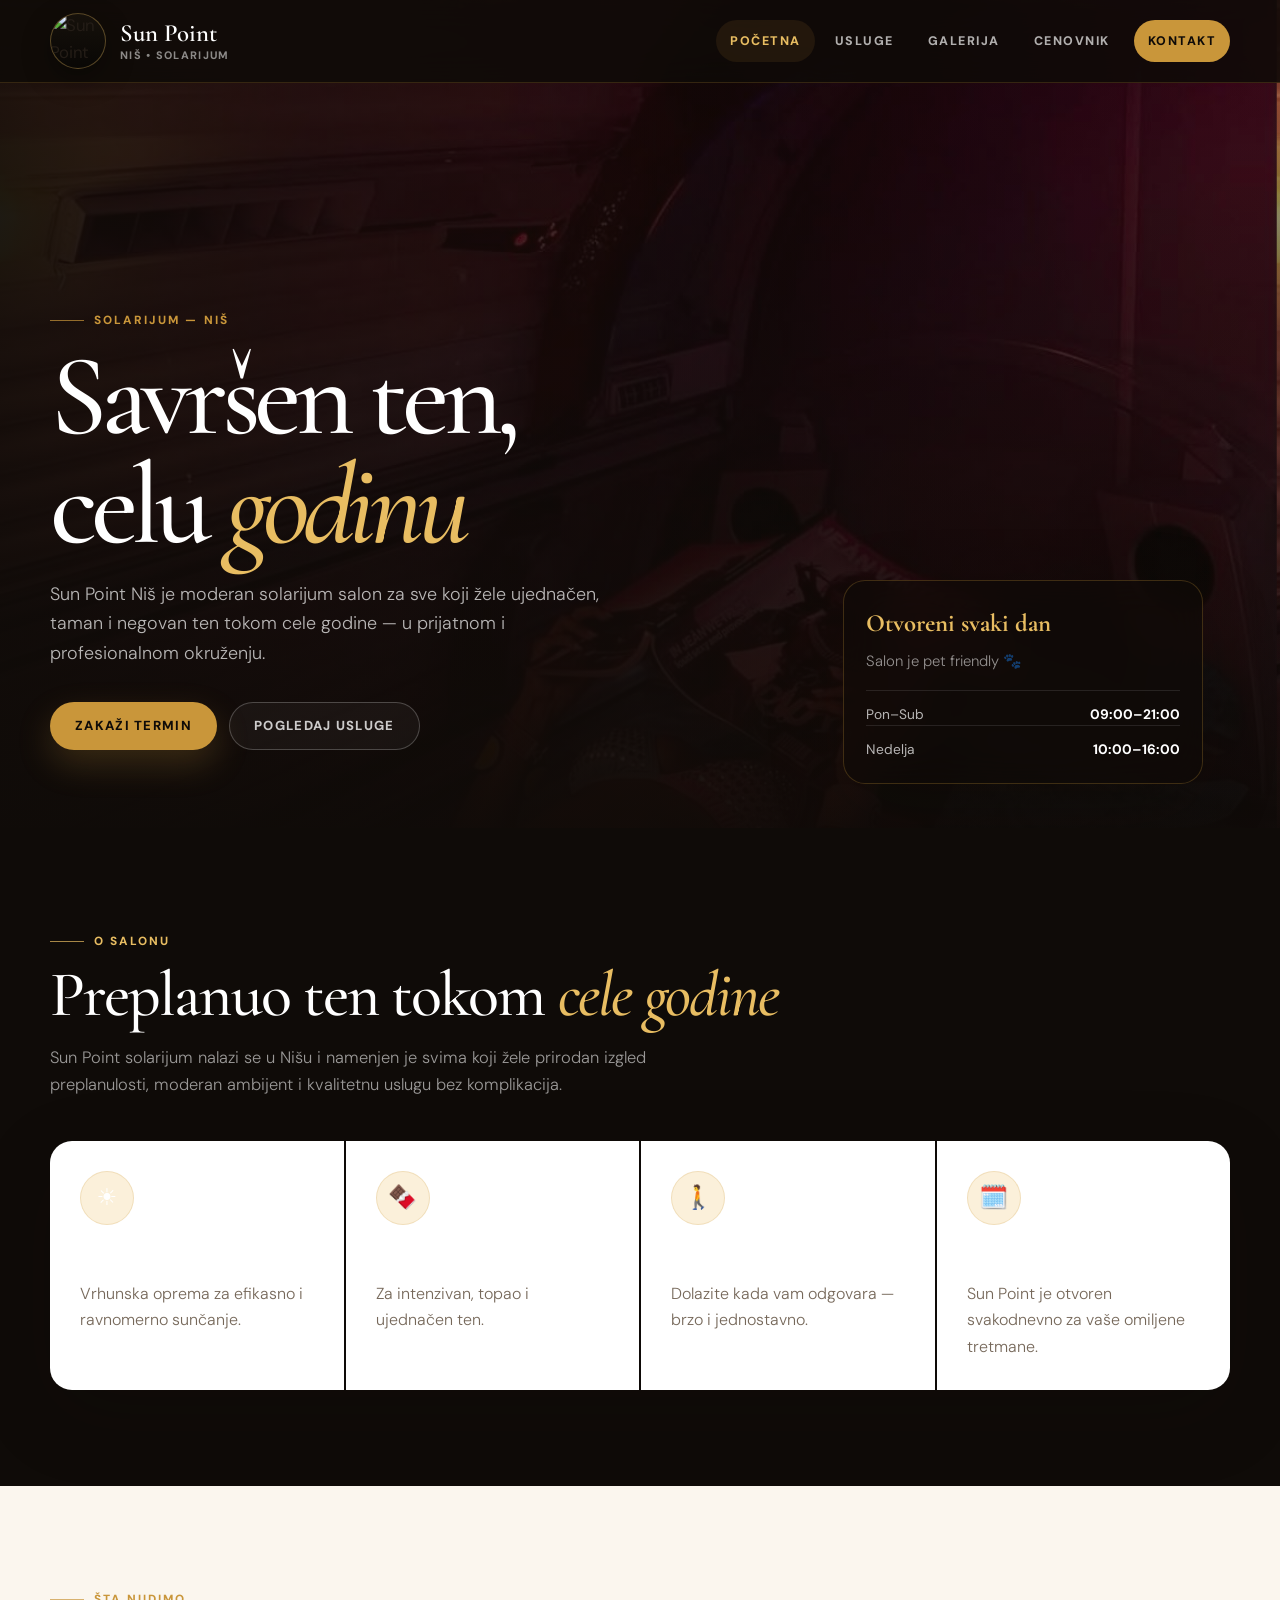
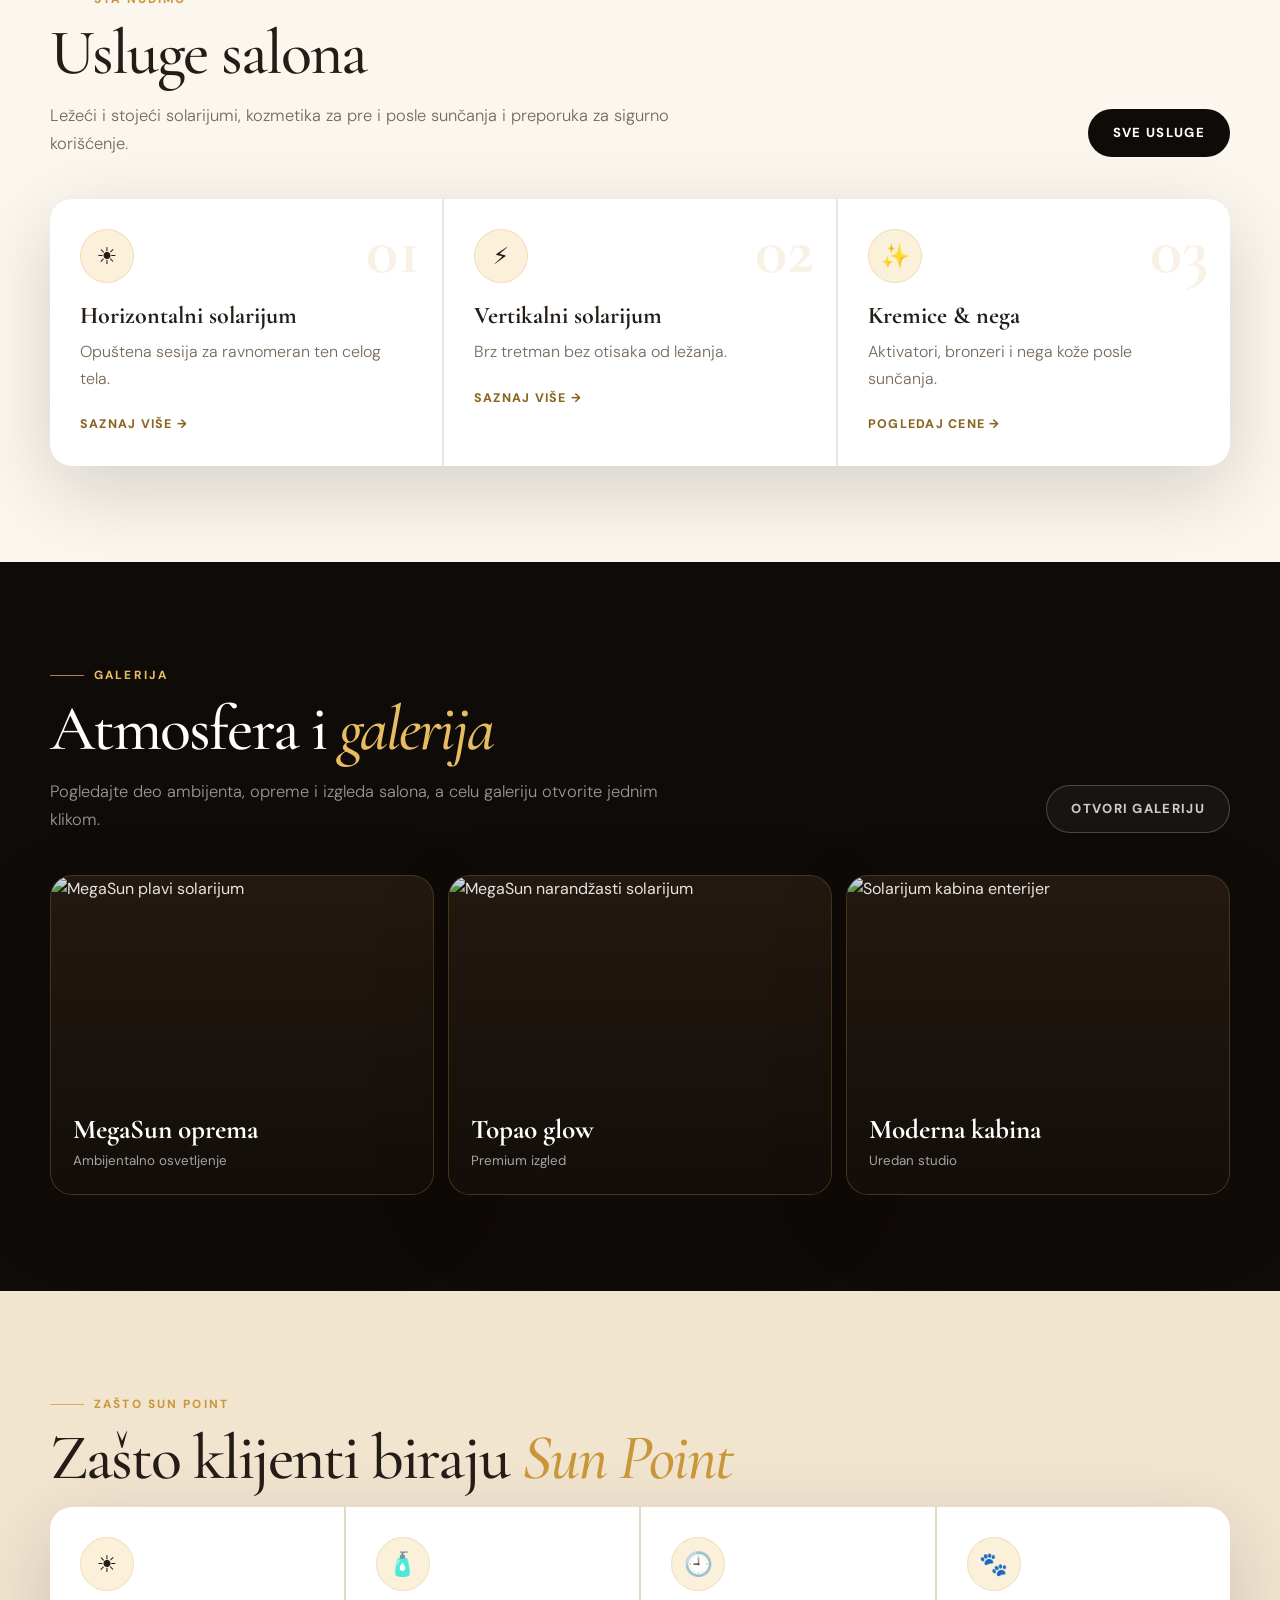
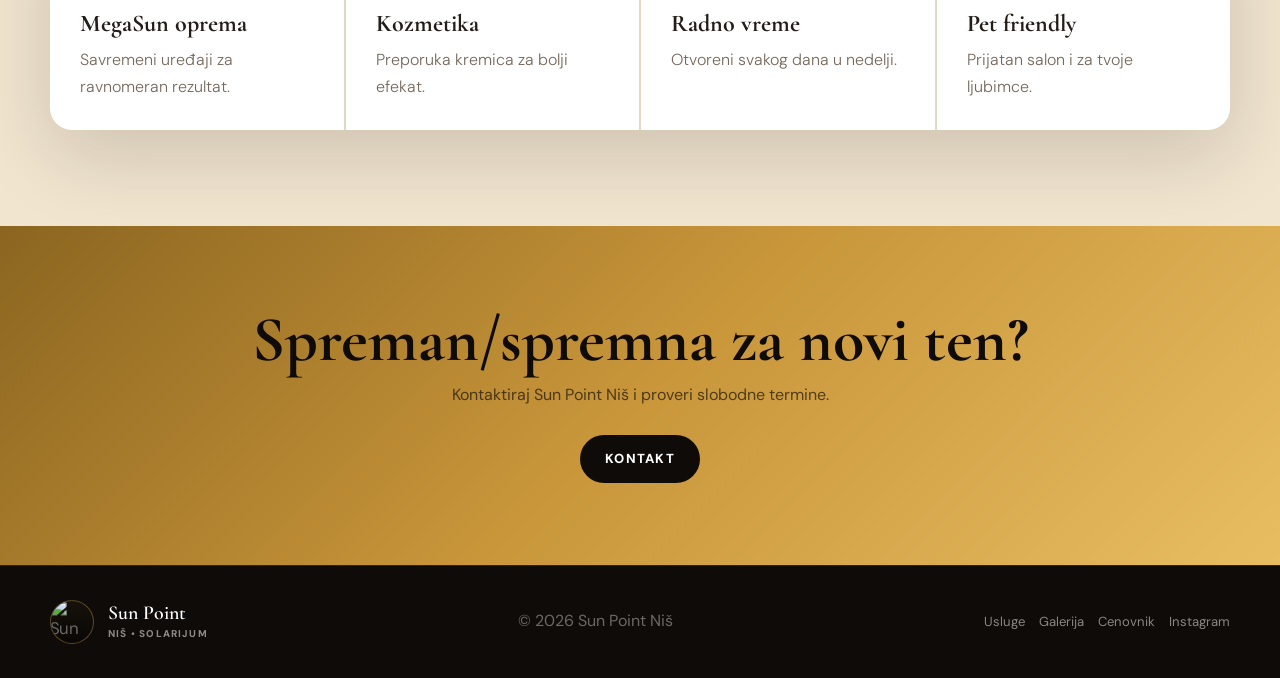
==== index.html @ 4d9d0200 "Add files via upload" ====
<!doctype html>
<html lang="sr">
<head>
  <meta charset="utf-8">
  <meta name="viewport" content="width=device-width, initial-scale=1">
  <title>Sun Point Niš — Solarijum & beauty salon</title>
  <meta name="description" content="Moderan solarijum salon u Nišu.">
  <link rel="preconnect" href="https://fonts.googleapis.com">
  <link rel="preconnect" href="https://fonts.gstatic.com" crossorigin>
  <link href="https://fonts.googleapis.com/css2?family=Cormorant+Garamond:ital,wght@0,400;0,500;0,600;0,700;1,500;1,600&family=DM+Sans:wght@300;400;500;700;800&display=swap" rel="stylesheet">
  <link rel="stylesheet" href="assets/css/style.css">
</head>
<body>
<a class="skip-link" href="#main">Preskoči na sadržaj</a>

<header class="site-header">
  <div class="container nav">
    <a class="brand" href="index.html" aria-label="Sun Point Niš početna">
      <span class="brand-mark"><img src="https://www.moja-delatnost.rs/Solarijum-Ni%C5%A1-%282%29.PNG.png?p=841ebdb80ac544bba5c02722c856400f&type=Logo" alt="Sun Point logo"></span>
      <span class="brand-text"><strong>Sun Point</strong><small>Niš • solarijum</small></span>
    </a>
    <ul class="nav-links" id="nav-links"><li><a class="active" href="index.html">Početna</a></li><li><a class="" href="usluge.html">Usluge</a></li><li><a class="" href="galerija.html">Galerija</a></li><li><a class="" href="cenovnik.html">Cenovnik</a></li><li><a class="nav-cta" href="kontakt.html">Kontakt</a></li></ul>
    <button class="nav-toggle" type="button" aria-label="Otvori meni" aria-controls="nav-links" aria-expanded="false" data-nav-toggle><span></span><span></span><span></span></button>
  </div>
</header>
<main id="main">

<section class="hero">
  <div class="hero-bg"><img src="assets/images/hero-home.png" alt="Sun Point Niš salon" loading="eager"></div>
  <div class="container hero-content">
    <div class="eyebrow">Solarijum — Niš</div>
    <h1>Savršen ten,<br>celu <em>godinu</em></h1>
    <p>Sun Point Niš je moderan solarijum salon za sve koji žele ujednačen, taman i negovan ten tokom cele godine — u prijatnom i profesionalnom okruženju.</p>
    <div class="hero-actions">
      <a class="btn btn-primary" href="kontakt.html">Zakaži termin</a>
      <a class="btn btn-ghost" href="usluge.html">Pogledaj usluge</a>
    </div>
  </div>
  <aside class="hero-card">
    <strong>Otvoreni svaki dan</strong>
    <p>Salon je pet friendly 🐾</p>
    <div class="hero-card-row"><span>Pon–Sub</span><b>09:00–21:00</b></div>
    <div class="hero-card-row"><span>Nedelja</span><b>10:00–16:00</b></div>
  </aside>
</section>

<section class="section-pad section-dark about-home">
  <div class="container">
    <div class="header-row">
      <div>
        <div class="eyebrow">O salonu</div>
        <h2 class="section-title">Preplanuo ten tokom <em>cele godine</em></h2>
        <p class="section-sub">Sun Point solarijum nalazi se u Nišu i namenjen je svima koji žele prirodan izgled preplanulosti, moderan ambijent i kvalitetnu uslugu bez komplikacija.</p>
      </div>
    </div>
    <div class="feature-grid">
      <div class="feature"><div class="feature-icon">☀️</div><h3>Savremene lampe</h3><p>Vrhunska oprema za efikasno i ravnomerno sunčanje.</p></div>
      <div class="feature"><div class="feature-icon">🍫</div><h3>Čokoladne lampe</h3><p>Za intenzivan, topao i ujednačen ten.</p></div>
      <div class="feature"><div class="feature-icon">🚶</div><h3>Bez zakazivanja</h3><p>Dolazite kada vam odgovara — brzo i jednostavno.</p></div>
      <div class="feature"><div class="feature-icon">🗓️</div><h3>Rad svakog dana</h3><p>Sun Point je otvoren svakodnevno za vaše omiljene tretmane.</p></div>
    </div>
  </div>
</section>

<section class="section-pad">
  <div class="container">
    <div class="header-row">
      <div>
        <div class="eyebrow">Šta nudimo</div>
        <h2 class="section-title">Usluge salona</h2>
        <p class="section-sub">Ležeći i stojeći solarijumi, kozmetika za pre i posle sunčanja i preporuka za sigurno korišćenje.</p>
      </div>
      <a class="btn btn-dark" href="usluge.html">Sve usluge</a>
    </div>
    <div class="card-grid no-images">
      <article class="card"><span class="num">01</span><div class="service-icon">☀️</div><h3>Horizontalni solarijum</h3><p>Opuštena sesija za ravnomeran ten celog tela.</p><a class="mini-link" href="usluge.html">Saznaj više →</a></article>
      <article class="card"><span class="num">02</span><div class="service-icon">⚡</div><h3>Vertikalni solarijum</h3><p>Brz tretman bez otisaka od ležanja.</p><a class="mini-link" href="usluge.html">Saznaj više →</a></article>
      <article class="card"><span class="num">03</span><div class="service-icon">✨</div><h3>Kremice & nega</h3><p>Aktivatori, bronzeri i nega kože posle sunčanja.</p><a class="mini-link" href="cenovnik.html">Pogledaj cene →</a></article>
    </div>
  </div>
</section>

<section class="section-pad section-dark">
  <div class="container">
    <div class="header-row">
      <div><div class="eyebrow">Galerija</div><h2 class="section-title">Atmosfera i <em>galerija</em></h2><p class="section-sub">Pogledajte deo ambijenta, opreme i izgleda salona, a celu galeriju otvorite jednim klikom.</p></div>
      <a class="btn btn-ghost" href="galerija.html">Otvori galeriju</a>
    </div>
    <div class="photo-preview-grid">
      <a class="photo-preview-card" href="galerija.html"><img src="https://www.011info.com/uploads/Firma/2015/11/16/37842/2n.jpg" alt="MegaSun plavi solarijum" loading="lazy"><span><b>MegaSun oprema</b><small>Ambijentalno osvetljenje</small></span></a>
      <a class="photo-preview-card" href="galerija.html"><img src="https://www.011info.com/uploads/Firma/2015/11/16/37842/4n.jpg" alt="MegaSun narandžasti solarijum" loading="lazy"><span><b>Topao glow</b><small>Premium izgled</small></span></a>
      <a class="photo-preview-card" href="galerija.html"><img src="https://cdn.navidiku.rs/firme/proizvodgalerija3/galerija104322/studio-za-suncanje-zemun-fd38b9-7e72b4d4-1.jpg" alt="Solarijum kabina enterijer" loading="lazy"><span><b>Moderna kabina</b><small>Uredan studio</small></span></a>
    </div>
  </div>
</section>

<section class="section-pad why-section">
  <div class="container">
    <div class="eyebrow">Zašto Sun Point</div>
    <h2 class="section-title">Zašto klijenti biraju <em>Sun Point</em></h2>
    <div class="feature-grid">
      <div class="feature"><div class="feature-icon">☀️</div><h3>MegaSun oprema</h3><p>Savremeni uređaji za ravnomeran rezultat.</p></div>
      <div class="feature"><div class="feature-icon">🧴</div><h3>Kozmetika</h3><p>Preporuka kremica za bolji efekat.</p></div>
      <div class="feature"><div class="feature-icon">🕘</div><h3>Radno vreme</h3><p>Otvoreni svakog dana u nedelji.</p></div>
      <div class="feature"><div class="feature-icon">🐾</div><h3>Pet friendly</h3><p>Prijatan salon i za tvoje ljubimce.</p></div>
    </div>
  </div>
</section>

<section class="cta"><div class="container"><h2>Spreman/spremna za novi ten?</h2><p>Kontaktiraj Sun Point Niš i proveri slobodne termine.</p><a class="btn btn-dark" href="kontakt.html">Kontakt</a></div></section>

</main>

<footer class="site-footer">
  <div class="container footer-inner">
    <a class="footer-brand" href="index.html" aria-label="Sun Point Niš početna">
      <span class="brand-mark small"><img src="https://www.moja-delatnost.rs/Solarijum-Ni%C5%A1-%282%29.PNG.png?p=841ebdb80ac544bba5c02722c856400f&type=Logo" alt="Sun Point logo"></span>
      <span class="brand-text"><strong>Sun Point</strong><small>Niš • solarijum</small></span>
    </a>
    <div>© <span data-year>2026</span> Sun Point Niš</div>
    <div class="footer-links">
      <a href="usluge.html">Usluge</a>
      <a href="galerija.html">Galerija</a>
      <a href="cenovnik.html">Cenovnik</a>
      <a href="https://www.instagram.com/megasun.nis/" target="_blank" rel="noopener">Instagram</a>
    </div>
  </div>
</footer>
<script src="assets/js/main.js"></script>
</body>
</html>
---- assets/css/style.css ----
:root{--dark:#0f0b08;--dark-2:#1a130d;--dark-3:#251a11;--bronze:#c9963a;--bronze-2:#e8bd62;--bronze-3:#8b6520;--cream:#fbf6ee;--sand:#f1e5d0;--white:#fff;--text:#241d17;--muted:#76685a;--line:rgba(201,150,58,.24);--shadow:0 24px 80px rgba(18,11,5,.16);--radius:22px;--max:1180px}
*{box-sizing:border-box}html{scroll-behavior:smooth}body{margin:0;font-family:'DM Sans',system-ui,-apple-system,Segoe UI,sans-serif;background:var(--cream);color:var(--text);line-height:1.65;overflow-x:hidden}img{max-width:100%;display:block}a{color:inherit}.container{width:min(var(--max),calc(100% - 40px));margin-inline:auto}.muted{color:var(--muted)!important;font-weight:300!important}.eyebrow{display:inline-flex;gap:10px;align-items:center;color:var(--bronze);font-size:.74rem;font-weight:800;letter-spacing:.18em;text-transform:uppercase}.eyebrow:before{content:"";width:34px;height:1px;background:currentColor;opacity:.7}.section-title{font-family:'Cormorant Garamond',Georgia,serif;font-weight:500;line-height:1.04;font-size:clamp(2.35rem,5vw,4.2rem);letter-spacing:-.03em;margin:.65rem 0 1rem}.section-title em{font-style:italic;color:var(--bronze)}.section-sub{max-width:640px;color:var(--muted);font-weight:300;font-size:1.03rem;margin:0}.section-pad{padding:96px 0}.section-dark{background:var(--dark);color:var(--white)}.section-dark .section-sub{color:rgba(255,255,255,.58)}.section-dark .eyebrow{color:var(--bronze-2)}.section-dark .section-title em{color:var(--bronze-2)}
.skip-link{position:absolute;left:-999px}.skip-link:focus{left:16px;top:16px;z-index:9999;background:var(--bronze);color:var(--dark);padding:10px 14px;border-radius:999px;text-decoration:none}
.site-header{position:fixed;inset:0 0 auto 0;z-index:50;background:rgba(15,11,8,.86);backdrop-filter:blur(18px);-webkit-backdrop-filter:blur(18px);border-bottom:1px solid rgba(201,150,58,.2)}.nav{height:82px;display:flex;align-items:center;justify-content:space-between;gap:24px}.brand,.footer-brand{display:flex;align-items:center;gap:14px;text-decoration:none}.brand-mark{width:56px;height:56px;border-radius:50%;overflow:hidden;display:grid;place-items:center;background:linear-gradient(180deg,#16110b,#090705);border:1px solid rgba(232,189,98,.34);box-shadow:0 10px 28px rgba(0,0,0,.34);flex:0 0 auto}.brand-mark.small{width:44px;height:44px;box-shadow:none}.brand-mark img{width:100%;height:100%;object-fit:cover;transform:scale(1.05)}.brand-text{display:flex;flex-direction:column;line-height:1}.brand-text strong{font-family:'Cormorant Garamond',Georgia,serif;font-size:1.55rem;font-weight:600;color:var(--white)}.brand-text small{margin-top:5px;font-size:.68rem;letter-spacing:.12em;text-transform:uppercase;color:rgba(255,255,255,.52);font-weight:800;white-space:nowrap}.footer-brand .brand-text strong{font-size:1.24rem}.footer-brand .brand-text small{font-size:.62rem}
.nav-links{display:flex;align-items:center;gap:6px;list-style:none;margin:0;padding:0}.nav-links a{display:inline-flex;align-items:center;justify-content:center;min-height:42px;padding:0 14px;text-decoration:none;color:rgba(255,255,255,.68);font-size:.78rem;font-weight:800;letter-spacing:.12em;text-transform:uppercase;border-radius:999px;transition:.22s}.nav-links a:hover,.nav-links a.active{color:var(--bronze-2);background:rgba(201,150,58,.1)}.nav-links .nav-cta{background:var(--bronze);color:var(--dark);margin-left:4px}.nav-links .nav-cta:hover,.nav-links .nav-cta.active{background:var(--bronze-2);color:var(--dark)}.nav-toggle{display:none;width:46px;height:46px;align-items:center;justify-content:center;flex-direction:column;gap:6px;border:1px solid rgba(255,255,255,.16);background:rgba(255,255,255,.03);border-radius:999px;cursor:pointer}.nav-toggle span{width:22px;height:2px;background:var(--white);border-radius:2px;transition:.22s}.nav-open .nav-toggle span:nth-child(1){transform:translateY(8px) rotate(45deg)}.nav-open .nav-toggle span:nth-child(2){opacity:0}.nav-open .nav-toggle span:nth-child(3){transform:translateY(-8px) rotate(-45deg)}
.btn{display:inline-flex;align-items:center;justify-content:center;gap:10px;min-height:48px;padding:0 24px;border-radius:999px;text-decoration:none;font-size:.82rem;font-weight:800;letter-spacing:.1em;text-transform:uppercase;transition:.22s;border:1px solid transparent;white-space:nowrap}.btn-primary{background:var(--bronze);color:var(--dark);box-shadow:0 14px 34px rgba(201,150,58,.22)}.btn-primary:hover{background:var(--bronze-2);transform:translateY(-2px)}.btn-dark{background:var(--dark);color:var(--white)}.btn-dark:hover{background:var(--dark-2);transform:translateY(-2px)}.btn-ghost{border-color:rgba(255,255,255,.22);color:rgba(255,255,255,.78);background:rgba(255,255,255,.04)}.btn-ghost:hover{border-color:var(--bronze-2);color:var(--bronze-2);transform:translateY(-2px)}.btn-light{background:var(--white);color:var(--dark);box-shadow:0 14px 34px rgba(0,0,0,.08)}
.hero{min-height:100svh;position:relative;display:flex;align-items:flex-end;color:var(--white);overflow:hidden;background:var(--dark)}.hero-bg{position:absolute;inset:0}.hero-bg img{width:100%;height:100%;object-fit:cover;object-position:center}.hero:after{content:"";position:absolute;inset:0;background:linear-gradient(90deg,rgba(15,11,8,.9),rgba(15,11,8,.48) 50%,rgba(15,11,8,.18)),linear-gradient(0deg,rgba(15,11,8,.95),rgba(15,11,8,.18))}.hero-content{position:relative;z-index:1;padding:150px 0 78px}.hero h1{font-family:'Cormorant Garamond',Georgia,serif;font-weight:500;line-height:.95;letter-spacing:-.055em;font-size:clamp(4rem,9vw,8.6rem);margin:.7rem 0 1.2rem;max-width:890px}.hero h1 em{font-style:italic;color:var(--bronze-2)}.hero p{max-width:560px;color:rgba(255,255,255,.7);font-weight:300;font-size:1.12rem;margin:0 0 2.1rem}.hero-actions{display:flex;gap:12px;flex-wrap:wrap}.hero-card{position:absolute;right:clamp(20px,6vw,80px);bottom:44px;z-index:2;width:min(360px,calc(100% - 40px));padding:22px;border:1px solid rgba(201,150,58,.25);background:rgba(15,11,8,.62);backdrop-filter:blur(18px);border-radius:var(--radius);box-shadow:var(--shadow)}.hero-card strong{font-family:'Cormorant Garamond',Georgia,serif;font-size:1.55rem;color:var(--bronze-2)}.hero-card p{font-size:.93rem;margin:.35rem 0 1rem;color:rgba(255,255,255,.55)}.hero-card-row{display:flex;justify-content:space-between;gap:16px;padding-top:12px;border-top:1px solid rgba(255,255,255,.1);color:rgba(255,255,255,.7);font-size:.86rem}.hero-card-row b{color:var(--white)}
.page-hero{min-height:470px;position:relative;display:flex;align-items:flex-end;color:var(--white);background:var(--dark);overflow:hidden}.page-hero .container{position:relative;z-index:1;padding:146px 0 70px}.page-hero h1{font-family:'Cormorant Garamond',Georgia,serif;font-size:clamp(3.2rem,7vw,6.6rem);font-weight:500;line-height:.98;letter-spacing:-.05em;margin:.65rem 0 1rem}.page-hero h1 em{font-style:italic;color:var(--bronze-2)}.page-hero p{max-width:580px;color:rgba(255,255,255,.64);font-weight:300;font-size:1.06rem;margin:0}.page-hero-pattern{background:radial-gradient(circle at 18% 20%,rgba(232,189,98,.18),transparent 32%),radial-gradient(circle at 80% 20%,rgba(201,150,58,.12),transparent 30%),linear-gradient(135deg,#0f0b08,#1b120b 48%,#0f0b08)}.page-hero-pattern:before{content:"";position:absolute;inset:0;background:linear-gradient(120deg,transparent 0 46%,rgba(232,189,98,.08) 46% 47%,transparent 47%),repeating-linear-gradient(90deg,rgba(255,255,255,.025) 0 1px,transparent 1px 80px)}
.split{display:grid;grid-template-columns:1fr 1fr;min-height:600px}.split-art{display:grid;place-items:center;min-height:440px;background:radial-gradient(circle,rgba(232,189,98,.22),transparent 58%),linear-gradient(135deg,var(--dark-3),var(--dark))}.split-art span{font-family:'Cormorant Garamond',Georgia,serif;font-size:clamp(6rem,18vw,14rem);color:rgba(232,189,98,.18);font-weight:700;letter-spacing:-.08em}.split-content{display:flex;align-items:center;padding:70px clamp(28px,6vw,80px)}.stat-row{display:grid;grid-template-columns:repeat(3,1fr);gap:18px;margin-top:34px;padding-top:28px;border-top:1px solid rgba(201,150,58,.22)}.stat strong{display:block;font-family:'Cormorant Garamond',Georgia,serif;font-size:2rem;line-height:1;color:var(--bronze-2)}.stat span{display:block;color:rgba(255,255,255,.45);font-size:.76rem;letter-spacing:.1em;text-transform:uppercase;margin-top:8px}
.header-row{display:flex;justify-content:space-between;align-items:flex-end;gap:30px;margin-bottom:42px}.card-grid,.feature-grid,.product-grid,.packages{display:grid;gap:2px;background:rgba(0,0,0,.06);border-radius:var(--radius);overflow:hidden;box-shadow:var(--shadow)}.card-grid{grid-template-columns:repeat(3,1fr)}.feature-grid,.product-grid{grid-template-columns:repeat(4,1fr)}.card,.feature,.product,.package{background:var(--white);padding:30px;position:relative;overflow:hidden}.num{position:absolute;right:22px;top:18px;font-family:'Cormorant Garamond',Georgia,serif;font-size:4.2rem;line-height:1;color:rgba(201,150,58,.13);font-weight:800}.service-icon,.feature-icon{width:54px;height:54px;border-radius:50%;display:grid;place-items:center;background:#fbf0da;border:1px solid rgba(201,150,58,.2);font-size:1.45rem;margin-bottom:20px}.card h3,.feature h3,.product h3{font-family:'Cormorant Garamond',Georgia,serif;font-size:1.5rem;line-height:1.1;margin:0 0 10px}.card p,.feature p,.product p{color:var(--muted);font-weight:300;margin:0}.mini-link{display:inline-flex;align-items:center;gap:8px;margin-top:22px;text-decoration:none;color:var(--bronze-3);font-size:.78rem;font-weight:800;letter-spacing:.1em;text-transform:uppercase}.mini-link:hover{gap:12px}
.preview-grid{display:grid;grid-template-columns:repeat(3,1fr);gap:16px}.preview-card{min-height:180px;border-radius:var(--radius);padding:26px;text-decoration:none;border:1px solid rgba(201,150,58,.24);background:radial-gradient(circle at 20% 0%,rgba(232,189,98,.12),transparent 36%),linear-gradient(135deg,rgba(255,255,255,.06),rgba(255,255,255,.02));display:flex;flex-direction:column;justify-content:flex-end;transition:.22s}.preview-card:hover{transform:translateY(-3px);border-color:rgba(232,189,98,.55)}.preview-card b{font-family:'Cormorant Garamond',Georgia,serif;font-size:1.7rem;color:var(--white)}.preview-card span{color:rgba(255,255,255,.55)}
.service-row{display:grid;grid-template-columns:1fr;gap:18px}.service-panel{display:grid;grid-template-columns:1fr 1fr;background:var(--white);border-radius:var(--radius);overflow:hidden;box-shadow:var(--shadow)}.service-panel img{width:100%;height:100%;min-height:390px;object-fit:cover}.service-copy{padding:44px;display:flex;flex-direction:column;justify-content:center}.badge{width:max-content;background:#fbf0da;color:var(--bronze-3);border:1px solid rgba(201,150,58,.23);border-radius:999px;padding:6px 12px;font-size:.7rem;text-transform:uppercase;font-weight:800;letter-spacing:.12em;margin-bottom:16px}.service-copy h2{font-family:'Cormorant Garamond',Georgia,serif;font-size:2rem;line-height:1.05;margin:0 0 12px}.service-copy p{color:var(--muted);font-weight:300;margin:0}.chips{display:flex;flex-wrap:wrap;gap:8px;margin-top:20px}.chip{border:1px solid rgba(0,0,0,.08);background:var(--cream);border-radius:999px;padding:7px 11px;font-size:.78rem;color:#44382d}.product small{display:block;margin:12px 0 4px;color:var(--bronze);letter-spacing:.12em;text-transform:uppercase;font-weight:800;font-size:.68rem}.product .emoji{font-size:2rem}
.gallery-unique{display:grid;grid-template-columns:1.2fr 1fr;grid-template-rows:260px 260px;gap:10px}.gallery-tile{position:relative;overflow:hidden;background:var(--dark-3);cursor:pointer;border-radius:var(--radius)}.gallery-tile.tall{grid-row:span 2}.gallery-tile img{width:100%;height:100%;object-fit:cover;transition:.55s}.gallery-tile:hover img{transform:scale(1.06)}.gallery-tile:after{content:"+";position:absolute;inset:0;display:grid;place-items:center;color:rgba(255,255,255,0);font-size:2.3rem;background:rgba(201,150,58,0);transition:.22s}.gallery-tile:hover:after{color:rgba(255,255,255,.8);background:rgba(201,150,58,.14)}.lightbox{position:fixed;inset:0;z-index:100;display:none;align-items:center;justify-content:center;background:rgba(0,0,0,.92);padding:22px}.lightbox.open{display:flex}.lightbox img{max-width:min(1100px,96vw);max-height:86vh;border-radius:18px;box-shadow:0 30px 90px rgba(0,0,0,.45)}.lightbox-close{position:absolute;right:24px;top:18px;width:48px;height:48px;border-radius:50%;border:1px solid rgba(255,255,255,.2);background:rgba(255,255,255,.06);color:var(--white);font-size:28px;cursor:pointer}
.instagram-clean{border-top:1px solid rgba(201,150,58,.18)}.ig-clean-card{display:grid;grid-template-columns:1.2fr .8fr;gap:28px;align-items:center;padding:38px;border-radius:var(--radius);border:1px solid rgba(201,150,58,.24);background:radial-gradient(circle at 20% 0%,rgba(232,189,98,.14),transparent 32%),linear-gradient(135deg,rgba(255,255,255,.045),rgba(255,255,255,.015));box-shadow:var(--shadow)}.ig-clean-actions{display:grid;gap:10px}.ig-clean-actions .btn{width:100%}
.price-wrap{display:grid;gap:28px}.price-card{background:var(--white);border-radius:var(--radius);padding:34px;box-shadow:var(--shadow);border:1px solid rgba(0,0,0,.04)}.price-head{display:flex;gap:14px;align-items:center;padding-bottom:18px;margin-bottom:10px;border-bottom:2px solid var(--bronze)}.price-head span{font-size:1.7rem}.price-head h2{font-family:'Cormorant Garamond',Georgia,serif;font-size:1.8rem;margin:0;line-height:1.1}.price-head p{margin:3px 0 0;color:var(--muted);font-weight:300;font-size:.92rem}.price-table{width:100%;border-collapse:collapse}.price-table th{text-align:left;color:var(--muted);font-size:.72rem;letter-spacing:.12em;text-transform:uppercase;font-weight:800;padding:12px 0;border-bottom:1px solid rgba(0,0,0,.08)}.price-table th:last-child,.price-table td:last-child{text-align:right}.price-table td{padding:16px 0;border-bottom:1px solid rgba(0,0,0,.06)}.price-table tr:last-child td{border-bottom:0}.price-table td:nth-child(2){color:var(--muted);font-weight:300}.price-table td:last-child{font-family:'Cormorant Garamond',Georgia,serif;font-size:1.35rem;font-weight:700;color:var(--bronze-3)}.note{border:1px solid rgba(201,150,58,.25);background:#fbf0da;border-radius:var(--radius);padding:22px;color:var(--bronze-3);font-weight:300}.packages{grid-template-columns:repeat(3,1fr)}.package.featured{background:var(--dark);color:var(--white)}.package-label{color:var(--bronze);font-size:.7rem;letter-spacing:.14em;text-transform:uppercase;font-weight:800}.package h3{font-family:'Cormorant Garamond',Georgia,serif;font-size:1.8rem;margin:8px 0}.package-price{font-family:'Cormorant Garamond',Georgia,serif;font-size:3rem;line-height:1;color:var(--bronze);font-weight:800;margin:18px 0}.package-price span{font-family:'DM Sans',sans-serif;font-size:.95rem;color:var(--muted);font-weight:400}.package.featured .package-price span{color:rgba(255,255,255,.4)}.package ul{padding:0;margin:0;list-style:none}.package li{padding:9px 0;border-bottom:1px solid rgba(0,0,0,.06);color:var(--muted);font-weight:300;font-size:.92rem}.package.featured li{border-color:rgba(255,255,255,.08);color:rgba(255,255,255,.55)}.package li:before{content:"✓";color:var(--bronze);margin-right:8px;font-weight:900}
.contact-grid{display:grid;grid-template-columns:1fr 1fr;gap:2px;background:rgba(0,0,0,.06);border-radius:var(--radius);overflow:hidden;box-shadow:var(--shadow)}.contact-card{background:var(--white);padding:44px}.contact-card.dark{background:var(--dark);color:var(--white)}.contact-card h2{font-family:'Cormorant Garamond',Georgia,serif;font-size:2.2rem;line-height:1.05;margin:0 0 28px}.contact-item{display:flex;gap:16px;align-items:flex-start;padding:18px 0;border-bottom:1px solid rgba(0,0,0,.06)}.contact-card.dark .contact-item{border-bottom-color:rgba(255,255,255,.08)}.contact-icon{width:48px;height:48px;border-radius:50%;display:grid;place-items:center;background:#fbf0da;border:1px solid rgba(201,150,58,.22);flex:0 0 auto}.contact-card.dark .contact-icon{background:rgba(201,150,58,.14)}.contact-item h4{margin:0 0 4px;color:var(--muted);font-size:.72rem;letter-spacing:.12em;text-transform:uppercase}.contact-card.dark .contact-item h4{color:rgba(255,255,255,.38)}.contact-item p,.contact-item a{margin:0;text-decoration:none;font-weight:700}.contact-card.dark .contact-item p,.contact-card.dark .contact-item a{color:var(--white)}.hours-row{display:flex;justify-content:space-between;gap:18px;padding:17px 0;border-bottom:1px solid rgba(255,255,255,.08);color:rgba(255,255,255,.58)}.hours-row b{color:var(--white)}.open-badge{display:inline-flex;align-items:center;gap:8px;background:rgba(201,150,58,.14);border:1px solid rgba(201,150,58,.32);color:var(--bronze-2);border-radius:999px;padding:8px 13px;font-size:.75rem;font-weight:800;letter-spacing:.09em;text-transform:uppercase;margin-top:22px}.open-badge:before{content:"";width:7px;height:7px;border-radius:50%;background:var(--bronze-2);box-shadow:0 0 0 6px rgba(232,189,98,.12)}.map-box{margin-top:38px;border-radius:var(--radius);overflow:hidden;border:1px solid rgba(0,0,0,.08);box-shadow:var(--shadow);height:410px;background:#ddd}.map-box iframe{width:100%;height:100%;border:0}.map-actions{display:flex;gap:12px;flex-wrap:wrap;margin-top:22px}
.cta{padding:82px 0;background:linear-gradient(135deg,var(--bronze-3),var(--bronze),var(--bronze-2));text-align:center;color:var(--dark);position:relative;overflow:hidden}.cta h2{font-family:'Cormorant Garamond',Georgia,serif;font-size:clamp(2.3rem,5vw,4rem);line-height:1;margin:0 0 10px}.cta p{margin:0 0 26px;color:rgba(15,11,8,.66);font-weight:400}.why-section{background:var(--sand)}
.site-footer{background:var(--dark);color:rgba(255,255,255,.38);padding:34px 0;border-top:1px solid rgba(201,150,58,.18)}.footer-inner{display:flex;align-items:center;justify-content:space-between;gap:24px;flex-wrap:wrap}.footer-links{display:flex;align-items:center;gap:14px;flex-wrap:wrap}.footer-links a{text-decoration:none;color:rgba(255,255,255,.5);font-size:.82rem}.footer-links a:hover{color:var(--bronze-2)}
@media(max-width:1000px){.hero-card{position:relative;right:auto;bottom:auto;margin:0 0 32px}.hero-content{padding-bottom:26px}.split,.contact-grid,.service-panel{grid-template-columns:1fr}.card-grid,.feature-grid,.product-grid,.packages{grid-template-columns:repeat(2,1fr)}.preview-grid{grid-template-columns:1fr}.gallery-unique{grid-template-columns:1fr;grid-template-rows:auto}.gallery-tile,.gallery-tile.tall{min-height:320px;grid-row:auto}.ig-clean-card{grid-template-columns:1fr}.service-panel img{min-height:310px}.service-copy{padding:34px}}
@media(max-width:820px){.nav{height:72px}.brand-mark{width:46px;height:46px}.brand-text strong{font-size:1.3rem}.brand-text small{font-size:.58rem}.nav-toggle{display:flex}.nav-links{position:absolute;top:100%;left:20px;right:20px;display:none;flex-direction:column;align-items:stretch;padding:16px;background:rgba(15,11,8,.96);border:1px solid rgba(201,150,58,.2);border-radius:20px;box-shadow:var(--shadow)}.nav-open .nav-links{display:flex}.nav-links a{justify-content:flex-start}.nav-links .nav-cta{margin-left:0}.section-pad{padding:70px 0}.header-row{align-items:flex-start;flex-direction:column}.hero h1{font-size:clamp(3.4rem,16vw,5.5rem)}.page-hero .container{padding-top:120px}.split-content{padding:54px 20px}.stat-row{grid-template-columns:1fr}.footer-inner{flex-direction:column;text-align:center}.contact-card,.price-card{padding:28px}.price-table{font-size:.92rem}}
@media(max-width:560px){.container{width:min(100% - 28px,var(--max))}.brand-text small{display:none}.hero-actions,.map-actions{flex-direction:column;align-items:stretch}.btn{width:100%}.card-grid,.feature-grid,.product-grid,.packages{grid-template-columns:1fr}.price-table th:nth-child(2),.price-table td:nth-child(2){display:none}.hours-row{font-size:.92rem}.section-title{font-size:clamp(2.15rem,13vw,3.2rem)}}
/* More-images version */
.photo-preview-grid{display:grid;grid-template-columns:repeat(3,1fr);gap:14px}
.photo-preview-card{position:relative;min-height:320px;border-radius:var(--radius);overflow:hidden;text-decoration:none;background:var(--dark-3);box-shadow:var(--shadow);border:1px solid rgba(201,150,58,.22)}
.photo-preview-card img{width:100%;height:100%;object-fit:cover;position:absolute;inset:0;transition:.5s ease}
.photo-preview-card:after{content:"";position:absolute;inset:0;background:linear-gradient(180deg,rgba(15,11,8,.08),rgba(15,11,8,.84))}
.photo-preview-card:hover img{transform:scale(1.06)}
.photo-preview-card span{position:absolute;left:22px;right:22px;bottom:22px;z-index:1;display:flex;flex-direction:column}
.photo-preview-card b{font-family:'Cormorant Garamond',Georgia,serif;font-size:1.7rem;color:var(--white);line-height:1}
.photo-preview-card small{color:rgba(255,255,255,.62);margin-top:7px}
.equipment-grid{display:grid;grid-template-columns:repeat(4,1fr);gap:12px}
.equipment-card{position:relative;min-height:330px;border-radius:var(--radius);overflow:hidden;background:var(--dark-3);border:1px solid rgba(201,150,58,.2);box-shadow:var(--shadow)}
.equipment-card img{width:100%;height:100%;object-fit:cover;position:absolute;inset:0;transition:.5s ease}
.equipment-card:after{content:"";position:absolute;inset:0;background:linear-gradient(180deg,rgba(15,11,8,.06),rgba(15,11,8,.82))}
.equipment-card:hover img{transform:scale(1.06)}
.equipment-card b{position:absolute;left:18px;bottom:18px;z-index:1;color:var(--white);font-family:'Cormorant Garamond',Georgia,serif;font-size:1.35rem}
.gallery-more{grid-template-columns:1.3fr 1fr 1fr;grid-template-rows:260px 260px 260px}
.gallery-more .gallery-tile.tall{grid-row:span 2}
.price-image-note{display:grid;grid-template-columns:1fr 290px;gap:18px;align-items:stretch}
.price-image-note img{width:100%;height:100%;max-height:360px;object-fit:cover;border-radius:var(--radius);box-shadow:var(--shadow);border:1px solid rgba(201,150,58,.24)}
.contact-photo-strip{display:grid;grid-template-columns:330px 1fr;gap:28px;align-items:center;margin-top:36px;padding:26px;border-radius:var(--radius);background:var(--white);box-shadow:var(--shadow);border:1px solid rgba(0,0,0,.06)}
.contact-photo-strip img{width:100%;height:230px;object-fit:cover;border-radius:18px;background:var(--dark)}
@media(max-width:1000px){.photo-preview-grid,.equipment-grid{grid-template-columns:repeat(2,1fr)}.gallery-more{grid-template-columns:1fr 1fr;grid-template-rows:auto}.price-image-note,.contact-photo-strip{grid-template-columns:1fr}}
@media(max-width:560px){.photo-preview-grid,.equipment-grid,.gallery-more{grid-template-columns:1fr}.photo-preview-card,.equipment-card{min-height:260px}}

.about-home .feature-grid{margin-top:18px}.hero-bg img{object-position:center 32%}.note{line-height:1.7}.contact-card .contact-item:first-of-type{padding-top:0}.contact-photo-strip .section-title{margin-top:8px}.hero{min-height:92svh}


/* Final polish */
.price-info-compact{
  display:flex;
  align-items:center;
  justify-content:space-between;
  gap:22px;
  padding:22px 26px;
  border-radius:var(--radius);
  background:linear-gradient(135deg,#fbf0da,#fff7eb);
  border:1px solid rgba(201,150,58,.28);
  box-shadow:0 14px 40px rgba(18,11,5,.08);
  color:var(--bronze-3);
}
.price-info-compact b{
  font-family:'Cormorant Garamond',Georgia,serif;
  font-size:1.55rem;
  line-height:1;
  color:var(--dark);
  white-space:nowrap;
}
.price-info-compact span{
  display:block;
  color:#66523a;
  font-weight:300;
  line-height:1.55;
}
.single-ig{
  grid-template-columns:1fr auto;
}
.single-ig .ig-clean-actions{
  min-width:240px;
}
@media(max-width:820px){
  .price-info-compact{
    flex-direction:column;
    align-items:flex-start;
  }
  .price-info-compact b{
    white-space:normal;
  }
  .single-ig{
    grid-template-columns:1fr;
  }
  .single-ig .ig-clean-actions{
    min-width:0;
  }
}
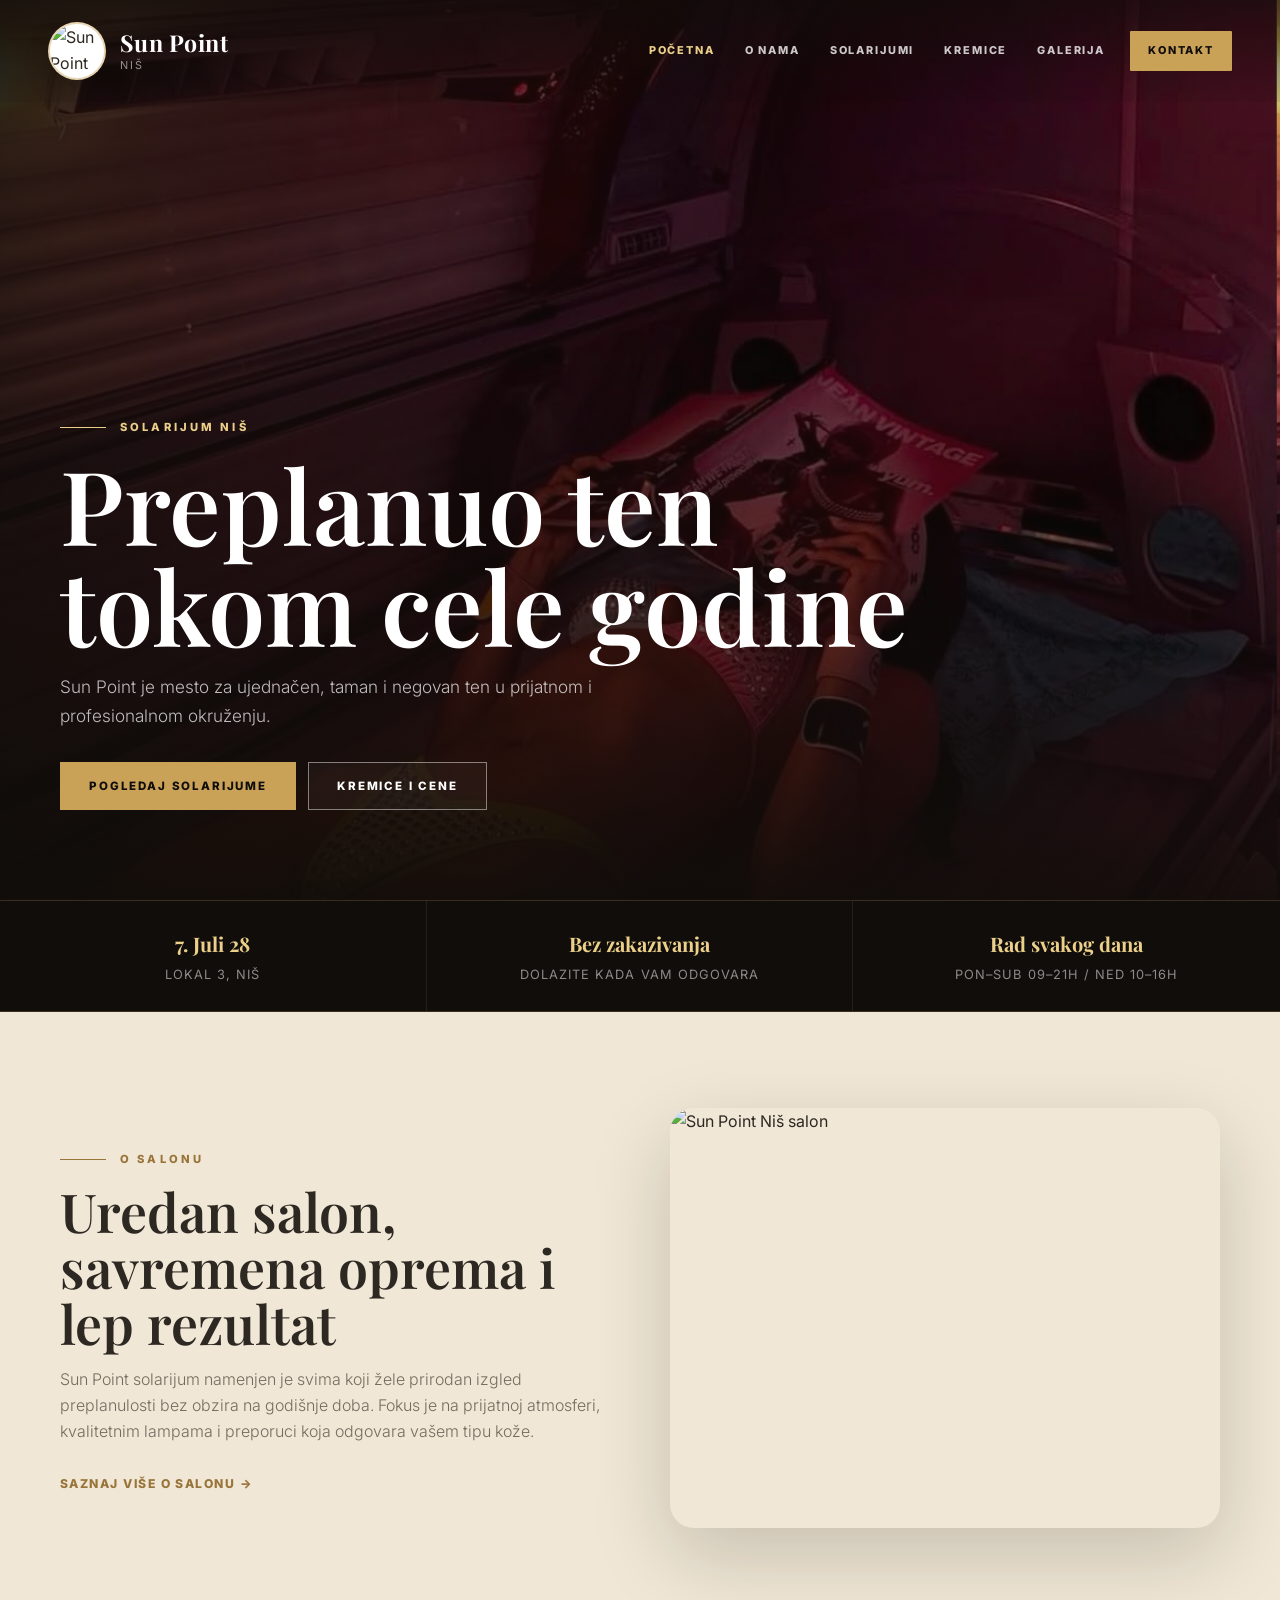
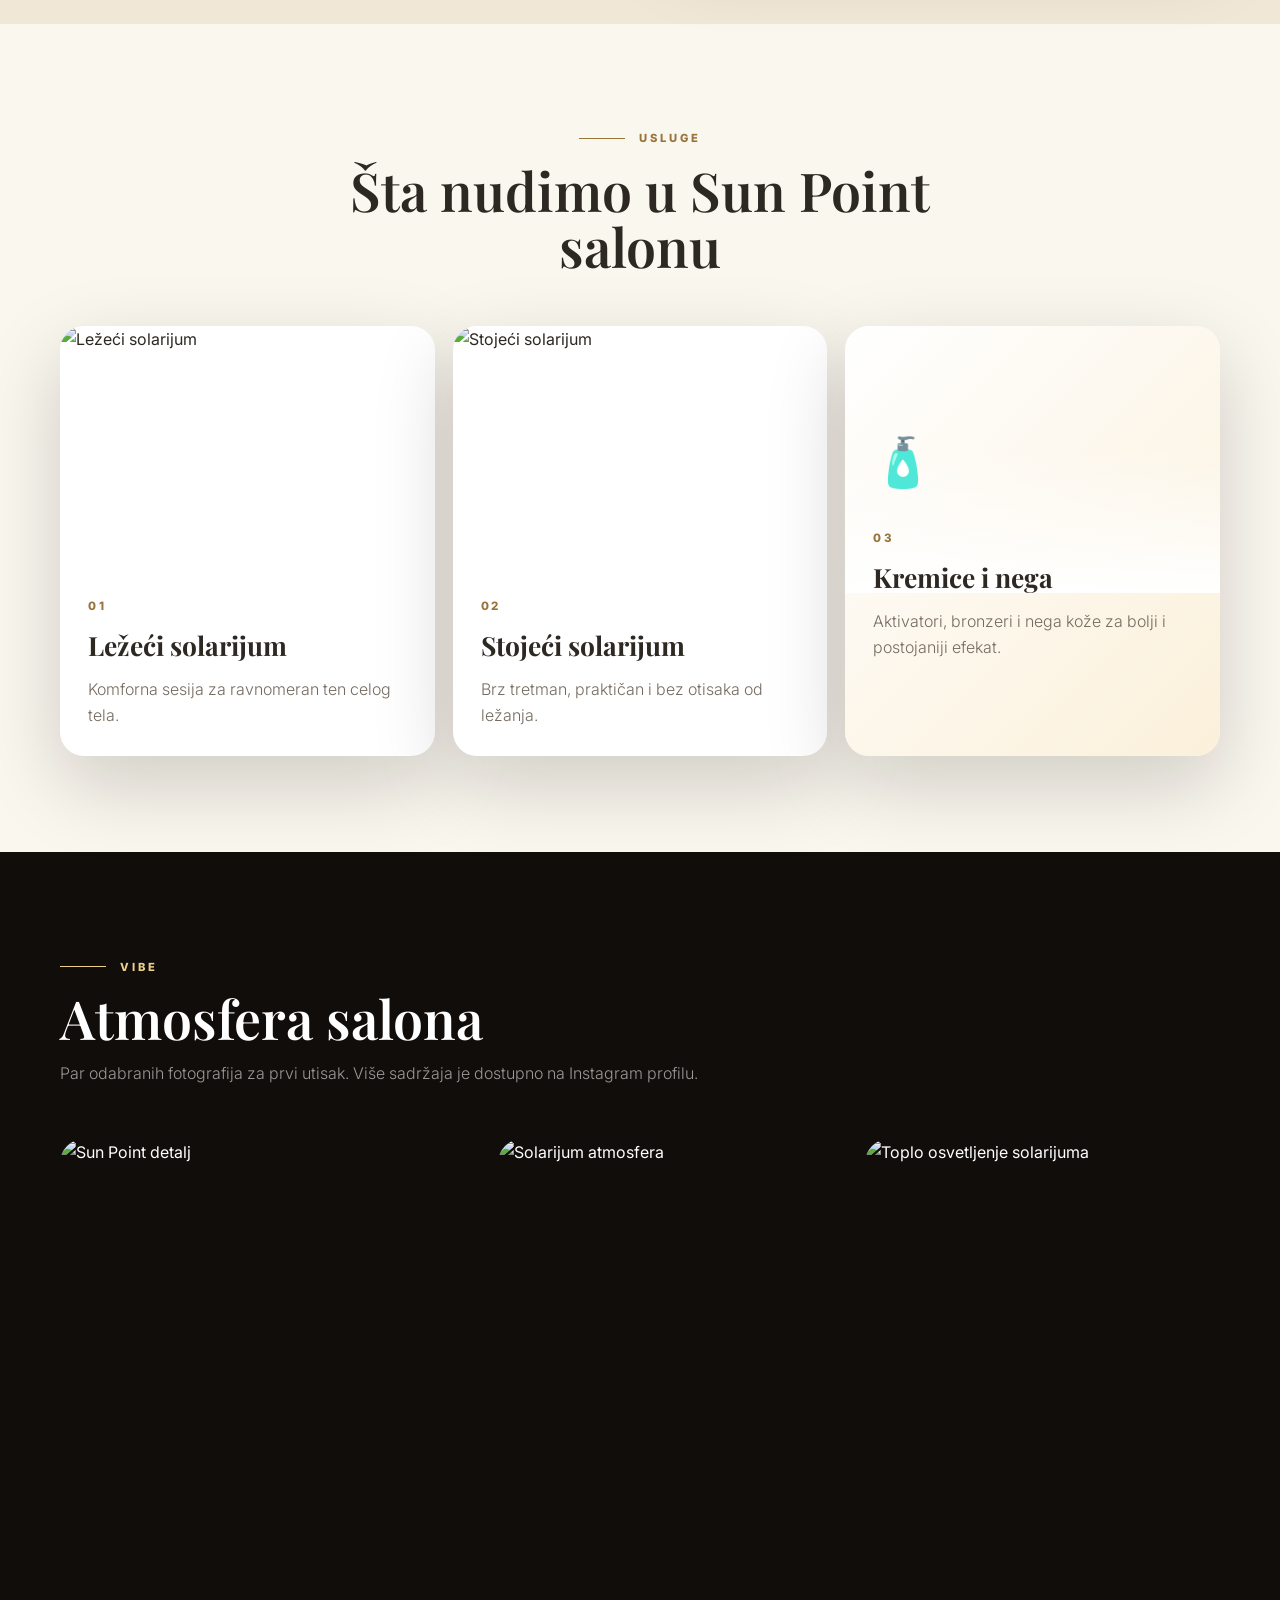
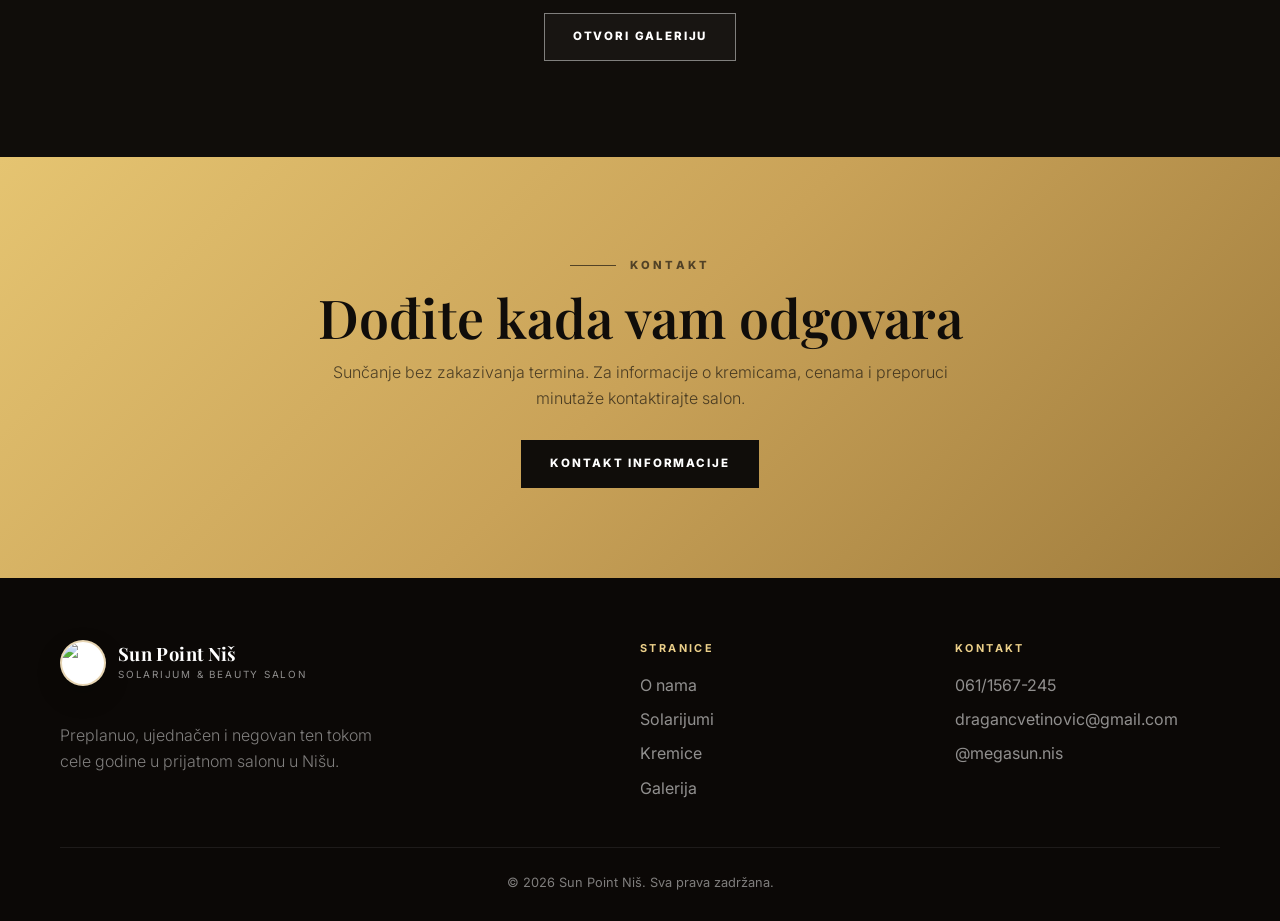
==== commit 808f7a1a: "Add files via upload" ====
--- a/index.html
+++ b/index.html
@@ -2,130 +2,143 @@
 <html lang="sr">
 <head>
   <meta charset="utf-8">
-  <meta name="viewport" content="width=device-width, initial-scale=1">
+  <meta name="viewport" content="width=device-width,initial-scale=1">
+  <meta name="theme-color" content="#0f0b08">
   <title>Sun Point Niš — Solarijum & beauty salon</title>
-  <meta name="description" content="Moderan solarijum salon u Nišu.">
+  <meta name="description" content="Sun Point Niš — solarijum, MegaSun oprema, kremice i negovan ten tokom cele godine.">
   <link rel="preconnect" href="https://fonts.googleapis.com">
   <link rel="preconnect" href="https://fonts.gstatic.com" crossorigin>
-  <link href="https://fonts.googleapis.com/css2?family=Cormorant+Garamond:ital,wght@0,400;0,500;0,600;0,700;1,500;1,600&family=DM+Sans:wght@300;400;500;700;800&display=swap" rel="stylesheet">
+  <link href="https://fonts.googleapis.com/css2?family=Playfair+Display:wght@500;600;700&family=Inter:wght@300;400;500;600;700;800&display=swap" rel="stylesheet">
   <link rel="stylesheet" href="assets/css/style.css">
 </head>
 <body>
-<a class="skip-link" href="#main">Preskoči na sadržaj</a>
 
-<header class="site-header">
-  <div class="container nav">
-    <a class="brand" href="index.html" aria-label="Sun Point Niš početna">
-      <span class="brand-mark"><img src="https://www.moja-delatnost.rs/Solarijum-Ni%C5%A1-%282%29.PNG.png?p=841ebdb80ac544bba5c02722c856400f&type=Logo" alt="Sun Point logo"></span>
-      <span class="brand-text"><strong>Sun Point</strong><small>Niš • solarijum</small></span>
-    </a>
-    <ul class="nav-links" id="nav-links"><li><a class="active" href="index.html">Početna</a></li><li><a class="" href="usluge.html">Usluge</a></li><li><a class="" href="galerija.html">Galerija</a></li><li><a class="" href="cenovnik.html">Cenovnik</a></li><li><a class="nav-cta" href="kontakt.html">Kontakt</a></li></ul>
-    <button class="nav-toggle" type="button" aria-label="Otvori meni" aria-controls="nav-links" aria-expanded="false" data-nav-toggle><span></span><span></span><span></span></button>
-  </div>
+<header class="nav" data-nav>
+  <a class="brand" href="index.html" aria-label="Sun Point Niš početna">
+    <span class="brand-logo"><img src="https://www.moja-delatnost.rs/Solarijum-Ni%C5%A1-%282%29.PNG.png?p=841ebdb80ac544bba5c02722c856400f&type=Logo" alt="Sun Point Niš logo"></span>
+    <span class="brand-copy"><strong>Sun Point</strong><small>Niš</small></span>
+  </a>
+  <ul class="nav-links" id="navLinks"><li><a href="index.html" class="active">Početna</a></li><li><a href="o-nama.html" class="">O nama</a></li><li><a href="solarijumi.html" class="">Solarijumi</a></li><li><a href="kremice.html" class="">Kremice</a></li><li><a href="galerija.html" class="">Galerija</a></li><li><a href="kontakt.html" class="nav-cta">Kontakt</a></li></ul>
+  <button class="hamburger" type="button" aria-label="Otvori meni" aria-controls="navLinks" aria-expanded="false" data-menu>
+    <span></span><span></span><span></span>
+  </button>
 </header>
-<main id="main">
+
+<main>
 
 <section class="hero">
-  <div class="hero-bg"><img src="assets/images/hero-home.png" alt="Sun Point Niš salon" loading="eager"></div>
-  <div class="container hero-content">
-    <div class="eyebrow">Solarijum — Niš</div>
-    <h1>Savršen ten,<br>celu <em>godinu</em></h1>
-    <p>Sun Point Niš je moderan solarijum salon za sve koji žele ujednačen, taman i negovan ten tokom cele godine — u prijatnom i profesionalnom okruženju.</p>
+  <div class="hero-bg"><img src="assets/images/hero-main.png" alt="Sun Point Niš solarijum"></div>
+  <div class="hero-overlay"></div>
+  <div class="hero-content">
+    <span class="eyebrow">Solarijum Niš</span>
+    <h1>Preplanuo ten tokom cele godine</h1>
+    <p>Sun Point je mesto za ujednačen, taman i negovan ten u prijatnom i profesionalnom okruženju.</p>
     <div class="hero-actions">
-      <a class="btn btn-primary" href="kontakt.html">Zakaži termin</a>
-      <a class="btn btn-ghost" href="usluge.html">Pogledaj usluge</a>
-    </div>
-  </div>
-  <aside class="hero-card">
-    <strong>Otvoreni svaki dan</strong>
-    <p>Salon je pet friendly 🐾</p>
-    <div class="hero-card-row"><span>Pon–Sub</span><b>09:00–21:00</b></div>
-    <div class="hero-card-row"><span>Nedelja</span><b>10:00–16:00</b></div>
-  </aside>
-</section>
-
-<section class="section-pad section-dark about-home">
-  <div class="container">
-    <div class="header-row">
-      <div>
-        <div class="eyebrow">O salonu</div>
-        <h2 class="section-title">Preplanuo ten tokom <em>cele godine</em></h2>
-        <p class="section-sub">Sun Point solarijum nalazi se u Nišu i namenjen je svima koji žele prirodan izgled preplanulosti, moderan ambijent i kvalitetnu uslugu bez komplikacija.</p>
-      </div>
-    </div>
-    <div class="feature-grid">
-      <div class="feature"><div class="feature-icon">☀️</div><h3>Savremene lampe</h3><p>Vrhunska oprema za efikasno i ravnomerno sunčanje.</p></div>
-      <div class="feature"><div class="feature-icon">🍫</div><h3>Čokoladne lampe</h3><p>Za intenzivan, topao i ujednačen ten.</p></div>
-      <div class="feature"><div class="feature-icon">🚶</div><h3>Bez zakazivanja</h3><p>Dolazite kada vam odgovara — brzo i jednostavno.</p></div>
-      <div class="feature"><div class="feature-icon">🗓️</div><h3>Rad svakog dana</h3><p>Sun Point je otvoren svakodnevno za vaše omiljene tretmane.</p></div>
+      <a class="btn btn-gold" href="solarijumi.html">Pogledaj solarijume</a>
+      <a class="btn btn-outline-white" href="kremice.html">Kremice i cene</a>
     </div>
   </div>
 </section>
 
-<section class="section-pad">
-  <div class="container">
-    <div class="header-row">
-      <div>
-        <div class="eyebrow">Šta nudimo</div>
-        <h2 class="section-title">Usluge salona</h2>
-        <p class="section-sub">Ležeći i stojeći solarijumi, kozmetika za pre i posle sunčanja i preporuka za sigurno korišćenje.</p>
-      </div>
-      <a class="btn btn-dark" href="usluge.html">Sve usluge</a>
+<section class="intro-strip">
+  <div class="intro-item"><strong>7. Juli 28</strong><span>lokal 3, Niš</span></div>
+  <div class="intro-item"><strong>Bez zakazivanja</strong><span>dolazite kada vam odgovara</span></div>
+  <div class="intro-item"><strong>Rad svakog dana</strong><span>pon–sub 09–21h / ned 10–16h</span></div>
+</section>
+
+<section class="section cream">
+  <div class="container split clean-split">
+    <div class="split-text">
+      <span class="eyebrow dark">O salonu</span>
+      <h2>Uredan salon, savremena oprema i lep rezultat</h2>
+      <p>Sun Point solarijum namenjen je svima koji žele prirodan izgled preplanulosti bez obzira na godišnje doba. Fokus je na prijatnoj atmosferi, kvalitetnim lampama i preporuci koja odgovara vašem tipu kože.</p>
+      <a class="text-link" href="o-nama.html">Saznaj više o salonu →</a>
     </div>
-    <div class="card-grid no-images">
-      <article class="card"><span class="num">01</span><div class="service-icon">☀️</div><h3>Horizontalni solarijum</h3><p>Opuštena sesija za ravnomeran ten celog tela.</p><a class="mini-link" href="usluge.html">Saznaj više →</a></article>
-      <article class="card"><span class="num">02</span><div class="service-icon">⚡</div><h3>Vertikalni solarijum</h3><p>Brz tretman bez otisaka od ležanja.</p><a class="mini-link" href="usluge.html">Saznaj više →</a></article>
-      <article class="card"><span class="num">03</span><div class="service-icon">✨</div><h3>Kremice & nega</h3><p>Aktivatori, bronzeri i nega kože posle sunčanja.</p><a class="mini-link" href="cenovnik.html">Pogledaj cene →</a></article>
+    <div class="split-photo">
+      <img src="https://www.moja-delatnost.rs/Solarijum%20Ni%C5%A1%20%284%29.PNG.png?p=7063279be57b466191b0a300502ccb73&type=Gallery" alt="Sun Point Niš salon">
     </div>
   </div>
 </section>
 
-<section class="section-pad section-dark">
+<section class="section">
   <div class="container">
-    <div class="header-row">
-      <div><div class="eyebrow">Galerija</div><h2 class="section-title">Atmosfera i <em>galerija</em></h2><p class="section-sub">Pogledajte deo ambijenta, opreme i izgleda salona, a celu galeriju otvorite jednim klikom.</p></div>
-      <a class="btn btn-ghost" href="galerija.html">Otvori galeriju</a>
+    <div class="section-head">
+      <span class="eyebrow dark">Usluge</span>
+      <h2>Šta nudimo u Sun Point salonu</h2>
     </div>
-    <div class="photo-preview-grid">
-      <a class="photo-preview-card" href="galerija.html"><img src="https://www.011info.com/uploads/Firma/2015/11/16/37842/2n.jpg" alt="MegaSun plavi solarijum" loading="lazy"><span><b>MegaSun oprema</b><small>Ambijentalno osvetljenje</small></span></a>
-      <a class="photo-preview-card" href="galerija.html"><img src="https://www.011info.com/uploads/Firma/2015/11/16/37842/4n.jpg" alt="MegaSun narandžasti solarijum" loading="lazy"><span><b>Topao glow</b><small>Premium izgled</small></span></a>
-      <a class="photo-preview-card" href="galerija.html"><img src="https://cdn.navidiku.rs/firme/proizvodgalerija3/galerija104322/studio-za-suncanje-zemun-fd38b9-7e72b4d4-1.jpg" alt="Solarijum kabina enterijer" loading="lazy"><span><b>Moderna kabina</b><small>Uredan studio</small></span></a>
+    <div class="service-preview">
+      <a class="preview-card" href="solarijumi.html">
+        <img src="https://www.moja-delatnost.rs/Image/IndexFile?name=SolarijumNi%C5%A151.PNG" alt="Ležeći solarijum">
+        <span>01</span>
+        <h3>Ležeći solarijum</h3>
+        <p>Komforna sesija za ravnomeran ten celog tela.</p>
+      </a>
+      <a class="preview-card" href="solarijumi.html">
+        <img src="https://www.moja-delatnost.rs/Image/IndexFile?name=SolarijumNi%C5%A16.PNG" alt="Stojeći solarijum">
+        <span>02</span>
+        <h3>Stojeći solarijum</h3>
+        <p>Brz tretman, praktičan i bez otisaka od ležanja.</p>
+      </a>
+      <a class="preview-card no-image" href="kremice.html">
+        <div class="cream-visual">🧴</div>
+        <span>03</span>
+        <h3>Kremice i nega</h3>
+        <p>Aktivatori, bronzeri i nega kože za bolji i postojaniji efekat.</p>
+      </a>
     </div>
   </div>
 </section>
 
-<section class="section-pad why-section">
-  <div class="container">
-    <div class="eyebrow">Zašto Sun Point</div>
-    <h2 class="section-title">Zašto klijenti biraju <em>Sun Point</em></h2>
-    <div class="feature-grid">
-      <div class="feature"><div class="feature-icon">☀️</div><h3>MegaSun oprema</h3><p>Savremeni uređaji za ravnomeran rezultat.</p></div>
-      <div class="feature"><div class="feature-icon">🧴</div><h3>Kozmetika</h3><p>Preporuka kremica za bolji efekat.</p></div>
-      <div class="feature"><div class="feature-icon">🕘</div><h3>Radno vreme</h3><p>Otvoreni svakog dana u nedelji.</p></div>
-      <div class="feature"><div class="feature-icon">🐾</div><h3>Pet friendly</h3><p>Prijatan salon i za tvoje ljubimce.</p></div>
+<section class="section dark">
+  <div class="container home-gallery">
+    <div class="section-head left">
+      <span class="eyebrow">Vibe</span>
+      <h2>Atmosfera salona</h2>
+      <p>Par odabranih fotografija za prvi utisak. Više sadržaja je dostupno na Instagram profilu.</p>
     </div>
+    <div class="vibe-grid">
+      <img src="https://www.moja-delatnost.rs/Solarijum%20Ni%C5%A1%20%285%29.PNG.png?p=0d7bd06223584b638aead2c068d28034&type=Gallery" alt="Sun Point detalj">
+      <img src="https://www.011info.com/uploads/Firma/2015/11/16/37842/2n.jpg" alt="Solarijum atmosfera">
+      <img src="https://www.011info.com/uploads/Firma/2015/11/16/37842/4n.jpg" alt="Toplo osvetljenje solarijuma">
+    </div>
+    <div class="center"><a class="btn btn-outline-white" href="galerija.html">Otvori galeriju</a></div>
   </div>
 </section>
 
-<section class="cta"><div class="container"><h2>Spreman/spremna za novi ten?</h2><p>Kontaktiraj Sun Point Niš i proveri slobodne termine.</p><a class="btn btn-dark" href="kontakt.html">Kontakt</a></div></section>
+<section class="cta">
+  <div class="container">
+    <span class="eyebrow dark">Kontakt</span>
+    <h2>Dođite kada vam odgovara</h2>
+    <p>Sunčanje bez zakazivanja termina. Za informacije o kremicama, cenama i preporuci minutaže kontaktirajte salon.</p>
+    <a class="btn btn-dark" href="kontakt.html">Kontakt informacije</a>
+  </div>
+</section>
 
 </main>
 
-<footer class="site-footer">
-  <div class="container footer-inner">
-    <a class="footer-brand" href="index.html" aria-label="Sun Point Niš početna">
-      <span class="brand-mark small"><img src="https://www.moja-delatnost.rs/Solarijum-Ni%C5%A1-%282%29.PNG.png?p=841ebdb80ac544bba5c02722c856400f&type=Logo" alt="Sun Point logo"></span>
-      <span class="brand-text"><strong>Sun Point</strong><small>Niš • solarijum</small></span>
-    </a>
-    <div>© <span data-year>2026</span> Sun Point Niš</div>
-    <div class="footer-links">
-      <a href="usluge.html">Usluge</a>
+<footer class="footer">
+  <div class="footer-inner">
+    <div>
+      <a class="footer-brand" href="index.html"><span class="brand-logo small"><img src="https://www.moja-delatnost.rs/Solarijum-Ni%C5%A1-%282%29.PNG.png?p=841ebdb80ac544bba5c02722c856400f&type=Logo" alt="Sun Point Niš logo"></span><span><strong>Sun Point Niš</strong><small>Solarijum & beauty salon</small></span></a>
+      <p>Preplanuo, ujednačen i negovan ten tokom cele godine u prijatnom salonu u Nišu.</p>
+    </div>
+    <div>
+      <h5>Stranice</h5>
+      <a href="o-nama.html">O nama</a>
+      <a href="solarijumi.html">Solarijumi</a>
+      <a href="kremice.html">Kremice</a>
       <a href="galerija.html">Galerija</a>
-      <a href="cenovnik.html">Cenovnik</a>
-      <a href="https://www.instagram.com/megasun.nis/" target="_blank" rel="noopener">Instagram</a>
+    </div>
+    <div>
+      <h5>Kontakt</h5>
+      <a href="tel:+381611567245">061/1567-245</a>
+      <a href="mailto:dragancvetinovic@gmail.com">dragancvetinovic@gmail.com</a>
+      <a href="https://www.instagram.com/megasun.nis/" target="_blank" rel="noopener">@megasun.nis</a>
     </div>
   </div>
+  <div class="footer-bottom">© <span data-year></span> Sun Point Niš. Sva prava zadržana.</div>
 </footer>
+
 <script src="assets/js/main.js"></script>
 </body>
 </html>
--- a/assets/css/style.css
+++ b/assets/css/style.css
@@ -1,95 +1,70 @@
-:root{--dark:#0f0b08;--dark-2:#1a130d;--dark-3:#251a11;--bronze:#c9963a;--bronze-2:#e8bd62;--bronze-3:#8b6520;--cream:#fbf6ee;--sand:#f1e5d0;--white:#fff;--text:#241d17;--muted:#76685a;--line:rgba(201,150,58,.24);--shadow:0 24px 80px rgba(18,11,5,.16);--radius:22px;--max:1180px}
-*{box-sizing:border-box}html{scroll-behavior:smooth}body{margin:0;font-family:'DM Sans',system-ui,-apple-system,Segoe UI,sans-serif;background:var(--cream);color:var(--text);line-height:1.65;overflow-x:hidden}img{max-width:100%;display:block}a{color:inherit}.container{width:min(var(--max),calc(100% - 40px));margin-inline:auto}.muted{color:var(--muted)!important;font-weight:300!important}.eyebrow{display:inline-flex;gap:10px;align-items:center;color:var(--bronze);font-size:.74rem;font-weight:800;letter-spacing:.18em;text-transform:uppercase}.eyebrow:before{content:"";width:34px;height:1px;background:currentColor;opacity:.7}.section-title{font-family:'Cormorant Garamond',Georgia,serif;font-weight:500;line-height:1.04;font-size:clamp(2.35rem,5vw,4.2rem);letter-spacing:-.03em;margin:.65rem 0 1rem}.section-title em{font-style:italic;color:var(--bronze)}.section-sub{max-width:640px;color:var(--muted);font-weight:300;font-size:1.03rem;margin:0}.section-pad{padding:96px 0}.section-dark{background:var(--dark);color:var(--white)}.section-dark .section-sub{color:rgba(255,255,255,.58)}.section-dark .eyebrow{color:var(--bronze-2)}.section-dark .section-title em{color:var(--bronze-2)}
-.skip-link{position:absolute;left:-999px}.skip-link:focus{left:16px;top:16px;z-index:9999;background:var(--bronze);color:var(--dark);padding:10px 14px;border-radius:999px;text-decoration:none}
-.site-header{position:fixed;inset:0 0 auto 0;z-index:50;background:rgba(15,11,8,.86);backdrop-filter:blur(18px);-webkit-backdrop-filter:blur(18px);border-bottom:1px solid rgba(201,150,58,.2)}.nav{height:82px;display:flex;align-items:center;justify-content:space-between;gap:24px}.brand,.footer-brand{display:flex;align-items:center;gap:14px;text-decoration:none}.brand-mark{width:56px;height:56px;border-radius:50%;overflow:hidden;display:grid;place-items:center;background:linear-gradient(180deg,#16110b,#090705);border:1px solid rgba(232,189,98,.34);box-shadow:0 10px 28px rgba(0,0,0,.34);flex:0 0 auto}.brand-mark.small{width:44px;height:44px;box-shadow:none}.brand-mark img{width:100%;height:100%;object-fit:cover;transform:scale(1.05)}.brand-text{display:flex;flex-direction:column;line-height:1}.brand-text strong{font-family:'Cormorant Garamond',Georgia,serif;font-size:1.55rem;font-weight:600;color:var(--white)}.brand-text small{margin-top:5px;font-size:.68rem;letter-spacing:.12em;text-transform:uppercase;color:rgba(255,255,255,.52);font-weight:800;white-space:nowrap}.footer-brand .brand-text strong{font-size:1.24rem}.footer-brand .brand-text small{font-size:.62rem}
-.nav-links{display:flex;align-items:center;gap:6px;list-style:none;margin:0;padding:0}.nav-links a{display:inline-flex;align-items:center;justify-content:center;min-height:42px;padding:0 14px;text-decoration:none;color:rgba(255,255,255,.68);font-size:.78rem;font-weight:800;letter-spacing:.12em;text-transform:uppercase;border-radius:999px;transition:.22s}.nav-links a:hover,.nav-links a.active{color:var(--bronze-2);background:rgba(201,150,58,.1)}.nav-links .nav-cta{background:var(--bronze);color:var(--dark);margin-left:4px}.nav-links .nav-cta:hover,.nav-links .nav-cta.active{background:var(--bronze-2);color:var(--dark)}.nav-toggle{display:none;width:46px;height:46px;align-items:center;justify-content:center;flex-direction:column;gap:6px;border:1px solid rgba(255,255,255,.16);background:rgba(255,255,255,.03);border-radius:999px;cursor:pointer}.nav-toggle span{width:22px;height:2px;background:var(--white);border-radius:2px;transition:.22s}.nav-open .nav-toggle span:nth-child(1){transform:translateY(8px) rotate(45deg)}.nav-open .nav-toggle span:nth-child(2){opacity:0}.nav-open .nav-toggle span:nth-child(3){transform:translateY(-8px) rotate(-45deg)}
-.btn{display:inline-flex;align-items:center;justify-content:center;gap:10px;min-height:48px;padding:0 24px;border-radius:999px;text-decoration:none;font-size:.82rem;font-weight:800;letter-spacing:.1em;text-transform:uppercase;transition:.22s;border:1px solid transparent;white-space:nowrap}.btn-primary{background:var(--bronze);color:var(--dark);box-shadow:0 14px 34px rgba(201,150,58,.22)}.btn-primary:hover{background:var(--bronze-2);transform:translateY(-2px)}.btn-dark{background:var(--dark);color:var(--white)}.btn-dark:hover{background:var(--dark-2);transform:translateY(-2px)}.btn-ghost{border-color:rgba(255,255,255,.22);color:rgba(255,255,255,.78);background:rgba(255,255,255,.04)}.btn-ghost:hover{border-color:var(--bronze-2);color:var(--bronze-2);transform:translateY(-2px)}.btn-light{background:var(--white);color:var(--dark);box-shadow:0 14px 34px rgba(0,0,0,.08)}
-.hero{min-height:100svh;position:relative;display:flex;align-items:flex-end;color:var(--white);overflow:hidden;background:var(--dark)}.hero-bg{position:absolute;inset:0}.hero-bg img{width:100%;height:100%;object-fit:cover;object-position:center}.hero:after{content:"";position:absolute;inset:0;background:linear-gradient(90deg,rgba(15,11,8,.9),rgba(15,11,8,.48) 50%,rgba(15,11,8,.18)),linear-gradient(0deg,rgba(15,11,8,.95),rgba(15,11,8,.18))}.hero-content{position:relative;z-index:1;padding:150px 0 78px}.hero h1{font-family:'Cormorant Garamond',Georgia,serif;font-weight:500;line-height:.95;letter-spacing:-.055em;font-size:clamp(4rem,9vw,8.6rem);margin:.7rem 0 1.2rem;max-width:890px}.hero h1 em{font-style:italic;color:var(--bronze-2)}.hero p{max-width:560px;color:rgba(255,255,255,.7);font-weight:300;font-size:1.12rem;margin:0 0 2.1rem}.hero-actions{display:flex;gap:12px;flex-wrap:wrap}.hero-card{position:absolute;right:clamp(20px,6vw,80px);bottom:44px;z-index:2;width:min(360px,calc(100% - 40px));padding:22px;border:1px solid rgba(201,150,58,.25);background:rgba(15,11,8,.62);backdrop-filter:blur(18px);border-radius:var(--radius);box-shadow:var(--shadow)}.hero-card strong{font-family:'Cormorant Garamond',Georgia,serif;font-size:1.55rem;color:var(--bronze-2)}.hero-card p{font-size:.93rem;margin:.35rem 0 1rem;color:rgba(255,255,255,.55)}.hero-card-row{display:flex;justify-content:space-between;gap:16px;padding-top:12px;border-top:1px solid rgba(255,255,255,.1);color:rgba(255,255,255,.7);font-size:.86rem}.hero-card-row b{color:var(--white)}
-.page-hero{min-height:470px;position:relative;display:flex;align-items:flex-end;color:var(--white);background:var(--dark);overflow:hidden}.page-hero .container{position:relative;z-index:1;padding:146px 0 70px}.page-hero h1{font-family:'Cormorant Garamond',Georgia,serif;font-size:clamp(3.2rem,7vw,6.6rem);font-weight:500;line-height:.98;letter-spacing:-.05em;margin:.65rem 0 1rem}.page-hero h1 em{font-style:italic;color:var(--bronze-2)}.page-hero p{max-width:580px;color:rgba(255,255,255,.64);font-weight:300;font-size:1.06rem;margin:0}.page-hero-pattern{background:radial-gradient(circle at 18% 20%,rgba(232,189,98,.18),transparent 32%),radial-gradient(circle at 80% 20%,rgba(201,150,58,.12),transparent 30%),linear-gradient(135deg,#0f0b08,#1b120b 48%,#0f0b08)}.page-hero-pattern:before{content:"";position:absolute;inset:0;background:linear-gradient(120deg,transparent 0 46%,rgba(232,189,98,.08) 46% 47%,transparent 47%),repeating-linear-gradient(90deg,rgba(255,255,255,.025) 0 1px,transparent 1px 80px)}
-.split{display:grid;grid-template-columns:1fr 1fr;min-height:600px}.split-art{display:grid;place-items:center;min-height:440px;background:radial-gradient(circle,rgba(232,189,98,.22),transparent 58%),linear-gradient(135deg,var(--dark-3),var(--dark))}.split-art span{font-family:'Cormorant Garamond',Georgia,serif;font-size:clamp(6rem,18vw,14rem);color:rgba(232,189,98,.18);font-weight:700;letter-spacing:-.08em}.split-content{display:flex;align-items:center;padding:70px clamp(28px,6vw,80px)}.stat-row{display:grid;grid-template-columns:repeat(3,1fr);gap:18px;margin-top:34px;padding-top:28px;border-top:1px solid rgba(201,150,58,.22)}.stat strong{display:block;font-family:'Cormorant Garamond',Georgia,serif;font-size:2rem;line-height:1;color:var(--bronze-2)}.stat span{display:block;color:rgba(255,255,255,.45);font-size:.76rem;letter-spacing:.1em;text-transform:uppercase;margin-top:8px}
-.header-row{display:flex;justify-content:space-between;align-items:flex-end;gap:30px;margin-bottom:42px}.card-grid,.feature-grid,.product-grid,.packages{display:grid;gap:2px;background:rgba(0,0,0,.06);border-radius:var(--radius);overflow:hidden;box-shadow:var(--shadow)}.card-grid{grid-template-columns:repeat(3,1fr)}.feature-grid,.product-grid{grid-template-columns:repeat(4,1fr)}.card,.feature,.product,.package{background:var(--white);padding:30px;position:relative;overflow:hidden}.num{position:absolute;right:22px;top:18px;font-family:'Cormorant Garamond',Georgia,serif;font-size:4.2rem;line-height:1;color:rgba(201,150,58,.13);font-weight:800}.service-icon,.feature-icon{width:54px;height:54px;border-radius:50%;display:grid;place-items:center;background:#fbf0da;border:1px solid rgba(201,150,58,.2);font-size:1.45rem;margin-bottom:20px}.card h3,.feature h3,.product h3{font-family:'Cormorant Garamond',Georgia,serif;font-size:1.5rem;line-height:1.1;margin:0 0 10px}.card p,.feature p,.product p{color:var(--muted);font-weight:300;margin:0}.mini-link{display:inline-flex;align-items:center;gap:8px;margin-top:22px;text-decoration:none;color:var(--bronze-3);font-size:.78rem;font-weight:800;letter-spacing:.1em;text-transform:uppercase}.mini-link:hover{gap:12px}
-.preview-grid{display:grid;grid-template-columns:repeat(3,1fr);gap:16px}.preview-card{min-height:180px;border-radius:var(--radius);padding:26px;text-decoration:none;border:1px solid rgba(201,150,58,.24);background:radial-gradient(circle at 20% 0%,rgba(232,189,98,.12),transparent 36%),linear-gradient(135deg,rgba(255,255,255,.06),rgba(255,255,255,.02));display:flex;flex-direction:column;justify-content:flex-end;transition:.22s}.preview-card:hover{transform:translateY(-3px);border-color:rgba(232,189,98,.55)}.preview-card b{font-family:'Cormorant Garamond',Georgia,serif;font-size:1.7rem;color:var(--white)}.preview-card span{color:rgba(255,255,255,.55)}
-.service-row{display:grid;grid-template-columns:1fr;gap:18px}.service-panel{display:grid;grid-template-columns:1fr 1fr;background:var(--white);border-radius:var(--radius);overflow:hidden;box-shadow:var(--shadow)}.service-panel img{width:100%;height:100%;min-height:390px;object-fit:cover}.service-copy{padding:44px;display:flex;flex-direction:column;justify-content:center}.badge{width:max-content;background:#fbf0da;color:var(--bronze-3);border:1px solid rgba(201,150,58,.23);border-radius:999px;padding:6px 12px;font-size:.7rem;text-transform:uppercase;font-weight:800;letter-spacing:.12em;margin-bottom:16px}.service-copy h2{font-family:'Cormorant Garamond',Georgia,serif;font-size:2rem;line-height:1.05;margin:0 0 12px}.service-copy p{color:var(--muted);font-weight:300;margin:0}.chips{display:flex;flex-wrap:wrap;gap:8px;margin-top:20px}.chip{border:1px solid rgba(0,0,0,.08);background:var(--cream);border-radius:999px;padding:7px 11px;font-size:.78rem;color:#44382d}.product small{display:block;margin:12px 0 4px;color:var(--bronze);letter-spacing:.12em;text-transform:uppercase;font-weight:800;font-size:.68rem}.product .emoji{font-size:2rem}
-.gallery-unique{display:grid;grid-template-columns:1.2fr 1fr;grid-template-rows:260px 260px;gap:10px}.gallery-tile{position:relative;overflow:hidden;background:var(--dark-3);cursor:pointer;border-radius:var(--radius)}.gallery-tile.tall{grid-row:span 2}.gallery-tile img{width:100%;height:100%;object-fit:cover;transition:.55s}.gallery-tile:hover img{transform:scale(1.06)}.gallery-tile:after{content:"+";position:absolute;inset:0;display:grid;place-items:center;color:rgba(255,255,255,0);font-size:2.3rem;background:rgba(201,150,58,0);transition:.22s}.gallery-tile:hover:after{color:rgba(255,255,255,.8);background:rgba(201,150,58,.14)}.lightbox{position:fixed;inset:0;z-index:100;display:none;align-items:center;justify-content:center;background:rgba(0,0,0,.92);padding:22px}.lightbox.open{display:flex}.lightbox img{max-width:min(1100px,96vw);max-height:86vh;border-radius:18px;box-shadow:0 30px 90px rgba(0,0,0,.45)}.lightbox-close{position:absolute;right:24px;top:18px;width:48px;height:48px;border-radius:50%;border:1px solid rgba(255,255,255,.2);background:rgba(255,255,255,.06);color:var(--white);font-size:28px;cursor:pointer}
-.instagram-clean{border-top:1px solid rgba(201,150,58,.18)}.ig-clean-card{display:grid;grid-template-columns:1.2fr .8fr;gap:28px;align-items:center;padding:38px;border-radius:var(--radius);border:1px solid rgba(201,150,58,.24);background:radial-gradient(circle at 20% 0%,rgba(232,189,98,.14),transparent 32%),linear-gradient(135deg,rgba(255,255,255,.045),rgba(255,255,255,.015));box-shadow:var(--shadow)}.ig-clean-actions{display:grid;gap:10px}.ig-clean-actions .btn{width:100%}
-.price-wrap{display:grid;gap:28px}.price-card{background:var(--white);border-radius:var(--radius);padding:34px;box-shadow:var(--shadow);border:1px solid rgba(0,0,0,.04)}.price-head{display:flex;gap:14px;align-items:center;padding-bottom:18px;margin-bottom:10px;border-bottom:2px solid var(--bronze)}.price-head span{font-size:1.7rem}.price-head h2{font-family:'Cormorant Garamond',Georgia,serif;font-size:1.8rem;margin:0;line-height:1.1}.price-head p{margin:3px 0 0;color:var(--muted);font-weight:300;font-size:.92rem}.price-table{width:100%;border-collapse:collapse}.price-table th{text-align:left;color:var(--muted);font-size:.72rem;letter-spacing:.12em;text-transform:uppercase;font-weight:800;padding:12px 0;border-bottom:1px solid rgba(0,0,0,.08)}.price-table th:last-child,.price-table td:last-child{text-align:right}.price-table td{padding:16px 0;border-bottom:1px solid rgba(0,0,0,.06)}.price-table tr:last-child td{border-bottom:0}.price-table td:nth-child(2){color:var(--muted);font-weight:300}.price-table td:last-child{font-family:'Cormorant Garamond',Georgia,serif;font-size:1.35rem;font-weight:700;color:var(--bronze-3)}.note{border:1px solid rgba(201,150,58,.25);background:#fbf0da;border-radius:var(--radius);padding:22px;color:var(--bronze-3);font-weight:300}.packages{grid-template-columns:repeat(3,1fr)}.package.featured{background:var(--dark);color:var(--white)}.package-label{color:var(--bronze);font-size:.7rem;letter-spacing:.14em;text-transform:uppercase;font-weight:800}.package h3{font-family:'Cormorant Garamond',Georgia,serif;font-size:1.8rem;margin:8px 0}.package-price{font-family:'Cormorant Garamond',Georgia,serif;font-size:3rem;line-height:1;color:var(--bronze);font-weight:800;margin:18px 0}.package-price span{font-family:'DM Sans',sans-serif;font-size:.95rem;color:var(--muted);font-weight:400}.package.featured .package-price span{color:rgba(255,255,255,.4)}.package ul{padding:0;margin:0;list-style:none}.package li{padding:9px 0;border-bottom:1px solid rgba(0,0,0,.06);color:var(--muted);font-weight:300;font-size:.92rem}.package.featured li{border-color:rgba(255,255,255,.08);color:rgba(255,255,255,.55)}.package li:before{content:"✓";color:var(--bronze);margin-right:8px;font-weight:900}
-.contact-grid{display:grid;grid-template-columns:1fr 1fr;gap:2px;background:rgba(0,0,0,.06);border-radius:var(--radius);overflow:hidden;box-shadow:var(--shadow)}.contact-card{background:var(--white);padding:44px}.contact-card.dark{background:var(--dark);color:var(--white)}.contact-card h2{font-family:'Cormorant Garamond',Georgia,serif;font-size:2.2rem;line-height:1.05;margin:0 0 28px}.contact-item{display:flex;gap:16px;align-items:flex-start;padding:18px 0;border-bottom:1px solid rgba(0,0,0,.06)}.contact-card.dark .contact-item{border-bottom-color:rgba(255,255,255,.08)}.contact-icon{width:48px;height:48px;border-radius:50%;display:grid;place-items:center;background:#fbf0da;border:1px solid rgba(201,150,58,.22);flex:0 0 auto}.contact-card.dark .contact-icon{background:rgba(201,150,58,.14)}.contact-item h4{margin:0 0 4px;color:var(--muted);font-size:.72rem;letter-spacing:.12em;text-transform:uppercase}.contact-card.dark .contact-item h4{color:rgba(255,255,255,.38)}.contact-item p,.contact-item a{margin:0;text-decoration:none;font-weight:700}.contact-card.dark .contact-item p,.contact-card.dark .contact-item a{color:var(--white)}.hours-row{display:flex;justify-content:space-between;gap:18px;padding:17px 0;border-bottom:1px solid rgba(255,255,255,.08);color:rgba(255,255,255,.58)}.hours-row b{color:var(--white)}.open-badge{display:inline-flex;align-items:center;gap:8px;background:rgba(201,150,58,.14);border:1px solid rgba(201,150,58,.32);color:var(--bronze-2);border-radius:999px;padding:8px 13px;font-size:.75rem;font-weight:800;letter-spacing:.09em;text-transform:uppercase;margin-top:22px}.open-badge:before{content:"";width:7px;height:7px;border-radius:50%;background:var(--bronze-2);box-shadow:0 0 0 6px rgba(232,189,98,.12)}.map-box{margin-top:38px;border-radius:var(--radius);overflow:hidden;border:1px solid rgba(0,0,0,.08);box-shadow:var(--shadow);height:410px;background:#ddd}.map-box iframe{width:100%;height:100%;border:0}.map-actions{display:flex;gap:12px;flex-wrap:wrap;margin-top:22px}
-.cta{padding:82px 0;background:linear-gradient(135deg,var(--bronze-3),var(--bronze),var(--bronze-2));text-align:center;color:var(--dark);position:relative;overflow:hidden}.cta h2{font-family:'Cormorant Garamond',Georgia,serif;font-size:clamp(2.3rem,5vw,4rem);line-height:1;margin:0 0 10px}.cta p{margin:0 0 26px;color:rgba(15,11,8,.66);font-weight:400}.why-section{background:var(--sand)}
-.site-footer{background:var(--dark);color:rgba(255,255,255,.38);padding:34px 0;border-top:1px solid rgba(201,150,58,.18)}.footer-inner{display:flex;align-items:center;justify-content:space-between;gap:24px;flex-wrap:wrap}.footer-links{display:flex;align-items:center;gap:14px;flex-wrap:wrap}.footer-links a{text-decoration:none;color:rgba(255,255,255,.5);font-size:.82rem}.footer-links a:hover{color:var(--bronze-2)}
-@media(max-width:1000px){.hero-card{position:relative;right:auto;bottom:auto;margin:0 0 32px}.hero-content{padding-bottom:26px}.split,.contact-grid,.service-panel{grid-template-columns:1fr}.card-grid,.feature-grid,.product-grid,.packages{grid-template-columns:repeat(2,1fr)}.preview-grid{grid-template-columns:1fr}.gallery-unique{grid-template-columns:1fr;grid-template-rows:auto}.gallery-tile,.gallery-tile.tall{min-height:320px;grid-row:auto}.ig-clean-card{grid-template-columns:1fr}.service-panel img{min-height:310px}.service-copy{padding:34px}}
-@media(max-width:820px){.nav{height:72px}.brand-mark{width:46px;height:46px}.brand-text strong{font-size:1.3rem}.brand-text small{font-size:.58rem}.nav-toggle{display:flex}.nav-links{position:absolute;top:100%;left:20px;right:20px;display:none;flex-direction:column;align-items:stretch;padding:16px;background:rgba(15,11,8,.96);border:1px solid rgba(201,150,58,.2);border-radius:20px;box-shadow:var(--shadow)}.nav-open .nav-links{display:flex}.nav-links a{justify-content:flex-start}.nav-links .nav-cta{margin-left:0}.section-pad{padding:70px 0}.header-row{align-items:flex-start;flex-direction:column}.hero h1{font-size:clamp(3.4rem,16vw,5.5rem)}.page-hero .container{padding-top:120px}.split-content{padding:54px 20px}.stat-row{grid-template-columns:1fr}.footer-inner{flex-direction:column;text-align:center}.contact-card,.price-card{padding:28px}.price-table{font-size:.92rem}}
-@media(max-width:560px){.container{width:min(100% - 28px,var(--max))}.brand-text small{display:none}.hero-actions,.map-actions{flex-direction:column;align-items:stretch}.btn{width:100%}.card-grid,.feature-grid,.product-grid,.packages{grid-template-columns:1fr}.price-table th:nth-child(2),.price-table td:nth-child(2){display:none}.hours-row{font-size:.92rem}.section-title{font-size:clamp(2.15rem,13vw,3.2rem)}}
-/* More-images version */
-.photo-preview-grid{display:grid;grid-template-columns:repeat(3,1fr);gap:14px}
-.photo-preview-card{position:relative;min-height:320px;border-radius:var(--radius);overflow:hidden;text-decoration:none;background:var(--dark-3);box-shadow:var(--shadow);border:1px solid rgba(201,150,58,.22)}
-.photo-preview-card img{width:100%;height:100%;object-fit:cover;position:absolute;inset:0;transition:.5s ease}
-.photo-preview-card:after{content:"";position:absolute;inset:0;background:linear-gradient(180deg,rgba(15,11,8,.08),rgba(15,11,8,.84))}
-.photo-preview-card:hover img{transform:scale(1.06)}
-.photo-preview-card span{position:absolute;left:22px;right:22px;bottom:22px;z-index:1;display:flex;flex-direction:column}
-.photo-preview-card b{font-family:'Cormorant Garamond',Georgia,serif;font-size:1.7rem;color:var(--white);line-height:1}
-.photo-preview-card small{color:rgba(255,255,255,.62);margin-top:7px}
-.equipment-grid{display:grid;grid-template-columns:repeat(4,1fr);gap:12px}
-.equipment-card{position:relative;min-height:330px;border-radius:var(--radius);overflow:hidden;background:var(--dark-3);border:1px solid rgba(201,150,58,.2);box-shadow:var(--shadow)}
-.equipment-card img{width:100%;height:100%;object-fit:cover;position:absolute;inset:0;transition:.5s ease}
-.equipment-card:after{content:"";position:absolute;inset:0;background:linear-gradient(180deg,rgba(15,11,8,.06),rgba(15,11,8,.82))}
-.equipment-card:hover img{transform:scale(1.06)}
-.equipment-card b{position:absolute;left:18px;bottom:18px;z-index:1;color:var(--white);font-family:'Cormorant Garamond',Georgia,serif;font-size:1.35rem}
-.gallery-more{grid-template-columns:1.3fr 1fr 1fr;grid-template-rows:260px 260px 260px}
-.gallery-more .gallery-tile.tall{grid-row:span 2}
-.price-image-note{display:grid;grid-template-columns:1fr 290px;gap:18px;align-items:stretch}
-.price-image-note img{width:100%;height:100%;max-height:360px;object-fit:cover;border-radius:var(--radius);box-shadow:var(--shadow);border:1px solid rgba(201,150,58,.24)}
-.contact-photo-strip{display:grid;grid-template-columns:330px 1fr;gap:28px;align-items:center;margin-top:36px;padding:26px;border-radius:var(--radius);background:var(--white);box-shadow:var(--shadow);border:1px solid rgba(0,0,0,.06)}
-.contact-photo-strip img{width:100%;height:230px;object-fit:cover;border-radius:18px;background:var(--dark)}
-@media(max-width:1000px){.photo-preview-grid,.equipment-grid{grid-template-columns:repeat(2,1fr)}.gallery-more{grid-template-columns:1fr 1fr;grid-template-rows:auto}.price-image-note,.contact-photo-strip{grid-template-columns:1fr}}
-@media(max-width:560px){.photo-preview-grid,.equipment-grid,.gallery-more{grid-template-columns:1fr}.photo-preview-card,.equipment-card{min-height:260px}}
 
-.about-home .feature-grid{margin-top:18px}.hero-bg img{object-position:center 32%}.note{line-height:1.7}.contact-card .contact-item:first-of-type{padding-top:0}.contact-photo-strip .section-title{margin-top:8px}.hero{min-height:92svh}
+*,*::before,*::after{box-sizing:border-box;margin:0;padding:0}
+:root{--gold:#c9a258;--gold2:#ecd08a;--gold3:#98733a;--dark:#100d0a;--dark2:#1b1713;--cream:#faf7ef;--cream2:#f0e7d6;--text:#2d2822;--muted:#756b60;--white:#fff;--shadow:0 28px 80px rgba(19,13,7,.18);--max:1160px;--r:24px}
+html{scroll-behavior:smooth}body{font-family:Inter,system-ui,sans-serif;background:var(--cream);color:var(--text);line-height:1.65;overflow-x:hidden}img{display:block;max-width:100%}a{text-decoration:none;color:inherit}button{font:inherit}
+.container{width:min(var(--max),calc(100% - 48px));margin-inline:auto}.center{text-align:center}.eyebrow{display:inline-flex;align-items:center;gap:14px;font-size:.7rem;letter-spacing:.28em;text-transform:uppercase;color:var(--gold2);font-weight:800}.eyebrow::before{content:"";width:46px;height:1px;background:currentColor}.eyebrow.dark{color:var(--gold3)}.section{padding:96px 0}.section.cream{background:var(--cream2)}.section.dark{background:var(--dark);color:var(--white)}.section-head{text-align:center;max-width:720px;margin:0 auto 52px}.section-head.left{text-align:left;margin-left:0}.section-head h2,.split-text h2,.cta h2,.contact-info h2{font-family:"Playfair Display",serif;font-size:clamp(2.1rem,4.5vw,3.35rem);line-height:1.05;font-weight:600;margin:14px 0}.section-head p,.split-text p,.cta p{color:var(--muted);font-size:1rem;font-weight:300}.section.dark .section-head p,.section.dark .split-text p{color:rgba(255,255,255,.58)}
+.btn{display:inline-flex;align-items:center;justify-content:center;min-height:48px;padding:0 28px;border-radius:0;border:1px solid transparent;text-transform:uppercase;font-weight:800;font-size:.72rem;letter-spacing:.16em;transition:.25s ease}.btn-gold{background:var(--gold);color:var(--dark)}.btn-gold:hover{background:var(--gold2);transform:translateY(-2px)}.btn-dark{background:var(--dark);color:var(--white)}.btn-dark:hover{background:var(--dark2);transform:translateY(-2px)}.btn-outline-white{border-color:rgba(255,255,255,.45);color:var(--white);background:rgba(255,255,255,.03)}.btn-outline-white:hover{border-color:var(--gold2);color:var(--gold2)}
+.nav{position:fixed;inset:0 0 auto;z-index:50;display:flex;align-items:center;justify-content:space-between;padding:22px 48px;transition:.3s ease;background:linear-gradient(to bottom,rgba(16,13,10,.68),rgba(16,13,10,.08))}.nav.scrolled,.nav.open{background:rgba(16,13,10,.96);box-shadow:0 12px 40px rgba(0,0,0,.25);backdrop-filter:blur(14px);padding:14px 48px}.brand,.footer-brand{display:flex;align-items:center;gap:14px}.brand-logo{width:58px;height:58px;border-radius:50%;overflow:hidden;background:var(--white);border:2px solid rgba(201,162,88,.45);box-shadow:0 10px 26px rgba(0,0,0,.2);flex:0 0 auto}.brand-logo.small{width:44px;height:44px}.brand-logo img{width:100%;height:100%;object-fit:cover}.brand-copy,.footer-brand span:last-child{display:flex;flex-direction:column;line-height:1}.brand-copy strong,.footer-brand strong{font-family:"Playfair Display",serif;font-size:1.45rem;color:var(--white);letter-spacing:.02em}.brand-copy small,.footer-brand small{font-size:.68rem;color:rgba(255,255,255,.55);letter-spacing:.18em;text-transform:uppercase;margin-top:6px}.nav-links{display:flex;align-items:center;gap:4px;list-style:none}.nav-links a{display:flex;align-items:center;min-height:40px;padding:0 13px;border-radius:1px;color:rgba(255,255,255,.78);font-size:.68rem;letter-spacing:.17em;text-transform:uppercase;font-weight:800}.nav-links a:hover,.nav-links a.active{color:var(--gold2)}.nav-links .nav-cta{background:var(--gold);color:var(--dark);margin-left:8px;padding-inline:18px}.nav-links .nav-cta:hover,.nav-links .nav-cta.active{background:var(--gold2);color:var(--dark)}.hamburger{display:none;width:52px;height:52px;border-radius:50%;border:1px solid rgba(255,255,255,.18);background:rgba(255,255,255,.06);align-items:center;justify-content:center;flex-direction:column;gap:6px}.hamburger span{width:24px;height:2px;background:var(--white);transition:.25s}.nav.open .hamburger span:nth-child(1){transform:translateY(8px) rotate(45deg)}.nav.open .hamburger span:nth-child(2){opacity:0}.nav.open .hamburger span:nth-child(3){transform:translateY(-8px) rotate(-45deg)}
+.hero{min-height:100svh;position:relative;display:flex;align-items:flex-end;overflow:hidden;background:var(--dark)}.hero-bg{position:absolute;inset:0}.hero-bg img{width:100%;height:100%;object-fit:cover;object-position:center}.hero-overlay{position:absolute;inset:0;background:linear-gradient(90deg,rgba(16,13,10,.86),rgba(16,13,10,.36) 48%,rgba(16,13,10,.12)),linear-gradient(0deg,rgba(16,13,10,.94),rgba(16,13,10,.1) 58%)}.hero-content{position:relative;z-index:1;width:min(var(--max),calc(100% - 96px));margin-inline:auto;padding:170px 0 90px;color:var(--white)}.hero h1{font-family:"Playfair Display",serif;font-size:clamp(3.6rem,8vw,7.6rem);line-height:.98;font-weight:600;max-width:860px;margin:18px 0}.hero p{font-size:1.08rem;max-width:560px;color:rgba(255,255,255,.72);font-weight:300}.hero-actions{display:flex;gap:12px;flex-wrap:wrap;margin-top:32px}
+.intro-strip{display:grid;grid-template-columns:repeat(3,1fr);background:var(--dark);color:var(--white);border-top:1px solid rgba(201,162,88,.22);border-bottom:1px solid rgba(201,162,88,.22)}.intro-item{padding:26px 38px;text-align:center;border-right:1px solid rgba(255,255,255,.08)}.intro-item:last-child{border-right:0}.intro-item strong{display:block;font-family:"Playfair Display",serif;font-size:1.25rem;color:var(--gold2)}.intro-item span{display:block;font-size:.8rem;color:rgba(255,255,255,.52);text-transform:uppercase;letter-spacing:.08em;margin-top:4px}
+.split{display:grid;grid-template-columns:1fr 1fr;gap:60px;align-items:center}.split.reverse .split-photo{order:-1}.split-photo{border-radius:var(--r);overflow:hidden;box-shadow:var(--shadow);min-height:420px}.split-photo img{width:100%;height:100%;min-height:420px;object-fit:cover}.split-text p{margin-bottom:24px}.text-link{color:var(--gold3);font-weight:800;text-transform:uppercase;font-size:.76rem;letter-spacing:.12em}
+.service-preview{display:grid;grid-template-columns:repeat(3,1fr);gap:18px}.preview-card{position:relative;background:var(--white);border-radius:var(--r);overflow:hidden;box-shadow:var(--shadow);min-height:430px;color:var(--text);padding:28px;display:flex;flex-direction:column;justify-content:flex-end}.preview-card img{position:absolute;inset:0;width:100%;height:62%;object-fit:cover}.preview-card::after{content:"";position:absolute;inset:auto 0 38% 0;height:34%;background:linear-gradient(to bottom,transparent,var(--white))}.preview-card span,.preview-card h3,.preview-card p,.preview-card .cream-visual{position:relative;z-index:1}.preview-card span{color:var(--gold3);font-weight:800;font-size:.72rem;letter-spacing:.22em}.preview-card h3{font-family:"Playfair Display",serif;font-size:1.65rem;margin:8px 0}.preview-card p{color:var(--muted);font-weight:300}.preview-card.no-image{background:linear-gradient(135deg,#fff,#fbf0da);justify-content:center}.cream-visual{font-size:3rem;margin-bottom:28px}
+.vibe-grid{display:grid;grid-template-columns:1.2fr 1fr 1fr;gap:12px;margin:34px 0}.vibe-grid img{width:100%;height:360px;object-fit:cover;border-radius:var(--r)}.vibe-grid img:first-child{height:440px}.cta{text-align:center;padding:90px 0;background:linear-gradient(135deg,#e5c471,#c9a258,#9e7b3c);color:var(--dark)}.cta p{max-width:650px;margin:0 auto 28px;color:rgba(16,13,10,.68)}.cta .eyebrow{color:rgba(16,13,10,.65)}
+.page-hero{height:440px;position:relative;display:flex;align-items:flex-end;justify-content:center;overflow:hidden;background:var(--dark);color:var(--white)}.page-hero-bg{position:absolute;inset:0;background-size:cover;background-position:center}.page-hero-bg.gradient{background:radial-gradient(circle at 20% 0%,rgba(236,208,138,.18),transparent 36%),linear-gradient(135deg,#100d0a,#281d13)}.page-hero-overlay{position:absolute;inset:0;background:linear-gradient(to top,rgba(16,13,10,.9),rgba(16,13,10,.38))}.page-hero-content{position:relative;z-index:1;text-align:center;width:min(var(--max),calc(100% - 48px));padding:0 0 70px}.page-hero h1{font-family:"Playfair Display",serif;font-size:clamp(2.6rem,6vw,5rem);line-height:1.05;margin-top:12px}.narrow{max-width:820px}.narrow h2{font-family:"Playfair Display",serif;font-size:clamp(2rem,4vw,3rem);line-height:1.12;margin:16px 0 20px}.narrow p{font-size:1.05rem;color:var(--muted);font-weight:300;margin-bottom:18px}.values-grid{display:grid;grid-template-columns:repeat(4,1fr);gap:16px}.value-card{background:var(--white);padding:30px;border-radius:var(--r);box-shadow:var(--shadow)}.value-card span{font-size:2rem}.value-card h3{font-family:"Playfair Display",serif;font-size:1.35rem;margin:14px 0 8px}.value-card p{color:var(--muted);font-weight:300}
+.lamps-layout{display:grid;gap:26px}.lamp-card.big{display:grid;grid-template-columns:.9fr 1.1fr;background:var(--white);border-radius:var(--r);overflow:hidden;box-shadow:var(--shadow)}.lamp-card img{width:100%;height:100%;min-height:360px;object-fit:cover}.lamp-card div{padding:42px}.label{color:var(--gold3);font-size:.72rem;text-transform:uppercase;font-weight:800;letter-spacing:.18em}.lamp-card h2{font-family:"Playfair Display",serif;font-size:2.1rem;margin:10px 0}.lamp-card p{color:var(--muted);font-weight:300}.lamp-card ul{margin-top:18px;padding-left:18px;color:var(--muted)}.lamp-feature-grid{display:grid;grid-template-columns:repeat(3,1fr);gap:18px}.lamp-feature{background:var(--white);border-radius:var(--r);box-shadow:var(--shadow);overflow:hidden}.lamp-feature img{width:100%;height:250px;object-fit:cover}.lamp-feature h3{font-family:"Playfair Display",serif;font-size:1.5rem;margin:24px 24px 8px}.lamp-feature p{color:var(--muted);padding:0 24px 26px;font-weight:300}
+.cream-catalog{display:grid;grid-template-columns:repeat(4,1fr);gap:16px}.cream-card{background:var(--white);padding:28px;border-radius:var(--r);box-shadow:var(--shadow);border:1px solid rgba(201,162,88,.12)}.cream-card.featured{background:var(--dark);color:var(--white)}.cream-icon{font-size:2.4rem;margin-bottom:20px}.cream-card span{color:var(--gold3);font-size:.7rem;text-transform:uppercase;letter-spacing:.18em;font-weight:800}.cream-card.featured span{color:var(--gold2)}.cream-card h3{font-family:"Playfair Display",serif;font-size:1.55rem;margin:8px 0}.cream-card p{color:var(--muted);font-weight:300;min-height:86px}.cream-card.featured p{color:rgba(255,255,255,.58)}.cream-card b{display:block;color:var(--gold3);font-size:1.1rem;margin-top:18px}.cream-card.featured b{color:var(--gold2)}
+.gallery-grid{display:grid;grid-template-columns:repeat(4,1fr);grid-auto-rows:240px;gap:10px}.gallery-item{border:0;border-radius:18px;overflow:hidden;background:var(--dark2);cursor:pointer;padding:0}.gallery-item img{width:100%;height:100%;object-fit:cover;transition:.45s}.gallery-item:hover img{transform:scale(1.06)}.gallery-item.tall{grid-row:span 2}.gallery-item.wide{grid-column:span 2}.instagram-box{margin-top:34px;border:1px solid rgba(201,162,88,.26);border-radius:var(--r);padding:34px;display:flex;align-items:center;justify-content:space-between;gap:24px;background:rgba(255,255,255,.04)}.instagram-box h2{font-family:"Playfair Display",serif;font-size:2rem;color:var(--white);margin:10px 0 4px}.instagram-box p{color:rgba(255,255,255,.58)}.lightbox{position:fixed;inset:0;z-index:100;display:none;align-items:center;justify-content:center;background:rgba(0,0,0,.92);padding:24px}.lightbox.open{display:flex}.lightbox img{max-width:96vw;max-height:88vh;border-radius:18px}.lightbox button{position:absolute;right:22px;top:18px;width:48px;height:48px;border-radius:50%;border:1px solid rgba(255,255,255,.25);background:rgba(255,255,255,.08);color:var(--white);font-size:32px;cursor:pointer}
+.contact-layout{display:grid;grid-template-columns:1.1fr .9fr;gap:26px}.contact-info,.hours-card{background:var(--white);border-radius:var(--r);box-shadow:var(--shadow);padding:38px}.contact-list{display:grid;gap:12px;margin-top:26px}.contact-list a{display:grid;grid-template-columns:42px 1fr;gap:12px;align-items:center;border:1px solid rgba(0,0,0,.07);border-radius:18px;padding:14px;background:var(--cream)}.contact-list span{font-size:1.35rem}.contact-list b{display:block}.contact-list small{display:block;color:var(--muted);font-size:.82rem}.hours-card{background:var(--dark);color:var(--white)}.hours-card h3{font-family:"Playfair Display",serif;font-size:2rem;margin-bottom:20px}.hours-card div{display:flex;justify-content:space-between;border-bottom:1px solid rgba(255,255,255,.1);padding:12px 0;color:rgba(255,255,255,.58)}.hours-card b{color:var(--white)}.map-section iframe{width:100%;height:430px;border:0;display:block}
+.footer{background:#0b0806;color:rgba(255,255,255,.48);padding:62px 48px 28px}.footer-inner{max-width:var(--max);margin:auto;display:grid;grid-template-columns:2fr 1fr 1fr;gap:50px;border-bottom:1px solid rgba(255,255,255,.08);padding-bottom:38px}.footer p{max-width:320px;margin-top:18px;font-weight:300}.footer h5{font-size:.68rem;color:var(--gold2);letter-spacing:.22em;text-transform:uppercase;margin-bottom:14px}.footer a{display:block;margin:8px 0;color:rgba(255,255,255,.55)}.footer a:hover{color:var(--gold2)}.footer-bottom{text-align:center;font-size:.8rem;margin-top:24px}
+@media(max-width:980px){.nav{padding:14px 22px;background:rgba(16,13,10,.96)}.nav.scrolled,.nav.open{padding:14px 22px}.hamburger{display:flex}.nav-links{position:fixed;inset:80px 16px auto;display:none;flex-direction:column;align-items:stretch;gap:0;background:rgba(16,13,10,.98);border:1px solid rgba(201,162,88,.22);border-radius:20px;padding:12px;box-shadow:var(--shadow)}.nav.open .nav-links{display:flex}.nav-links a{justify-content:flex-start;min-height:48px}.nav-links .nav-cta{margin-left:0}.brand-logo{width:50px;height:50px}.brand-copy strong{font-size:1.22rem}.brand-copy small{display:none}.hero-content{width:min(100% - 44px,var(--max));padding:150px 0 58px}.hero h1{font-size:clamp(2.65rem,13vw,4.4rem)}.hero p{font-size:.98rem}.intro-strip{grid-template-columns:1fr}.intro-item{border-right:0;border-bottom:1px solid rgba(255,255,255,.08);padding:18px}.section{padding:68px 0}.split,.lamp-card.big,.contact-layout{grid-template-columns:1fr;gap:28px}.split.reverse .split-photo{order:0}.service-preview,.values-grid,.lamp-feature-grid,.cream-catalog{grid-template-columns:1fr 1fr}.vibe-grid{grid-template-columns:1fr}.vibe-grid img,.vibe-grid img:first-child{height:280px}.gallery-grid{grid-template-columns:1fr 1fr}.footer-inner{grid-template-columns:1fr}.instagram-box{flex-direction:column;align-items:flex-start}.container{width:min(100% - 32px,var(--max))}}
+@media(max-width:560px){.nav{padding:10px 16px}.hamburger{width:48px;height:48px}.brand-logo{width:46px;height:46px}.hero{min-height:92svh}.hero-overlay{background:linear-gradient(180deg,rgba(16,13,10,.22),rgba(16,13,10,.38) 32%,rgba(16,13,10,.94) 72%,rgba(16,13,10,.98))}.hero-bg img{object-position:center 36%}.hero-content{width:min(100% - 32px,var(--max));padding:124px 0 34px}.hero h1{font-size:clamp(2.35rem,14vw,3.6rem);line-height:1.02}.hero-actions{display:grid;gap:10px}.btn{width:100%;min-height:46px}.eyebrow{font-size:.62rem;letter-spacing:.18em;gap:10px}.eyebrow::before{width:28px}.section-head{margin-bottom:28px}.service-preview,.values-grid,.lamp-feature-grid,.cream-catalog{grid-template-columns:1fr}.preview-card{min-height:310px;padding:22px}.preview-card img{height:55%}.preview-card::after{inset:auto 0 40% 0}.page-hero{height:330px}.page-hero-content{padding-bottom:44px}.gallery-grid{grid-template-columns:1fr;grid-auto-rows:260px}.gallery-item.wide,.gallery-item.tall{grid-column:auto;grid-row:auto}.contact-info,.hours-card{padding:24px}.footer{padding:42px 22px 24px}.intro-item strong{font-size:1.1rem}.split-photo,.split-photo img{min-height:300px}.lamp-card img{min-height:260px}.lamp-card div{padding:26px}.cream-card p{min-height:auto}}
 
 
-/* Final polish */
-.price-info-compact{
-  display:flex;
-  align-items:center;
-  justify-content:space-between;
-  gap:22px;
-  padding:22px 26px;
-  border-radius:var(--radius);
-  background:linear-gradient(135deg,#fbf0da,#fff7eb);
-  border:1px solid rgba(201,150,58,.28);
-  box-shadow:0 14px 40px rgba(18,11,5,.08);
-  color:var(--bronze-3);
+
+/* Footer logo fix */
+.footer-brand{
+  display:inline-flex !important;
+  align-items:center !important;
+  gap:12px !important;
+  margin:0 0 18px !important;
+  color:inherit !important;
 }
-.price-info-compact b{
-  font-family:'Cormorant Garamond',Georgia,serif;
-  font-size:1.55rem;
-  line-height:1;
-  color:var(--dark);
-  white-space:nowrap;
+
+.footer-brand .brand-logo.small{
+  display:block !important;
+  width:46px !important;
+  height:46px !important;
+  min-width:46px !important;
+  max-width:46px !important;
+  min-height:46px !important;
+  max-height:46px !important;
+  border-radius:50% !important;
+  overflow:hidden !important;
+  background:#fff !important;
 }
-.price-info-compact span{
+
+.footer-brand .brand-logo.small img{
+  width:100% !important;
+  height:100% !important;
+  object-fit:cover !important;
+  display:block !important;
+}
+
+.footer-brand span:last-child{
+  display:flex !important;
+  flex-direction:column !important;
+}
+
+.footer-brand strong{
+  font-size:1.15rem !important;
+  line-height:1.05 !important;
+}
+
+.footer-brand small{
+  font-size:.62rem !important;
+  line-height:1.2 !important;
+}
+
+.footer a:not(.footer-brand){
   display:block;
-  color:#66523a;
-  font-weight:300;
-  line-height:1.55;
 }
-.single-ig{
-  grid-template-columns:1fr auto;
-}
-.single-ig .ig-clean-actions{
-  min-width:240px;
-}
-@media(max-width:820px){
-  .price-info-compact{
-    flex-direction:column;
-    align-items:flex-start;
-  }
-  .price-info-compact b{
-    white-space:normal;
-  }
-  .single-ig{
-    grid-template-columns:1fr;
-  }
-  .single-ig .ig-clean-actions{
-    min-width:0;
-  }
-}
